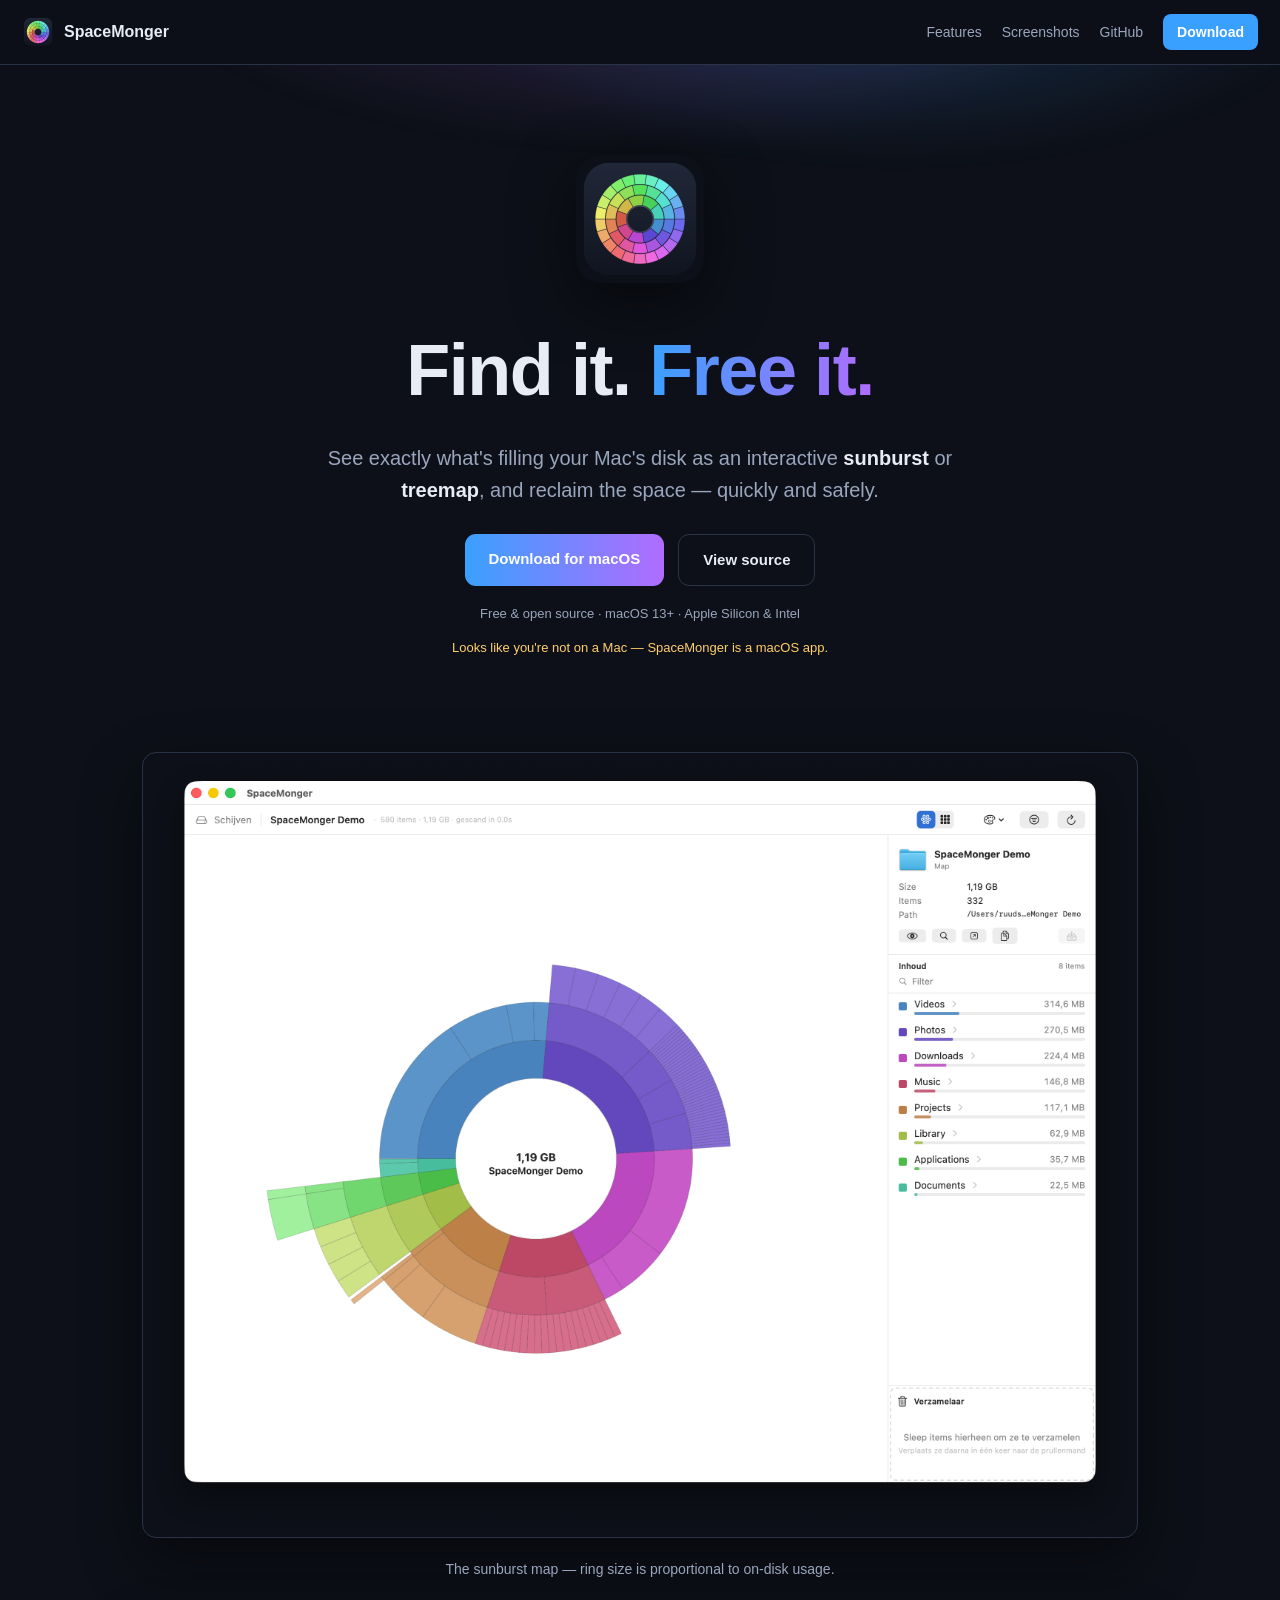
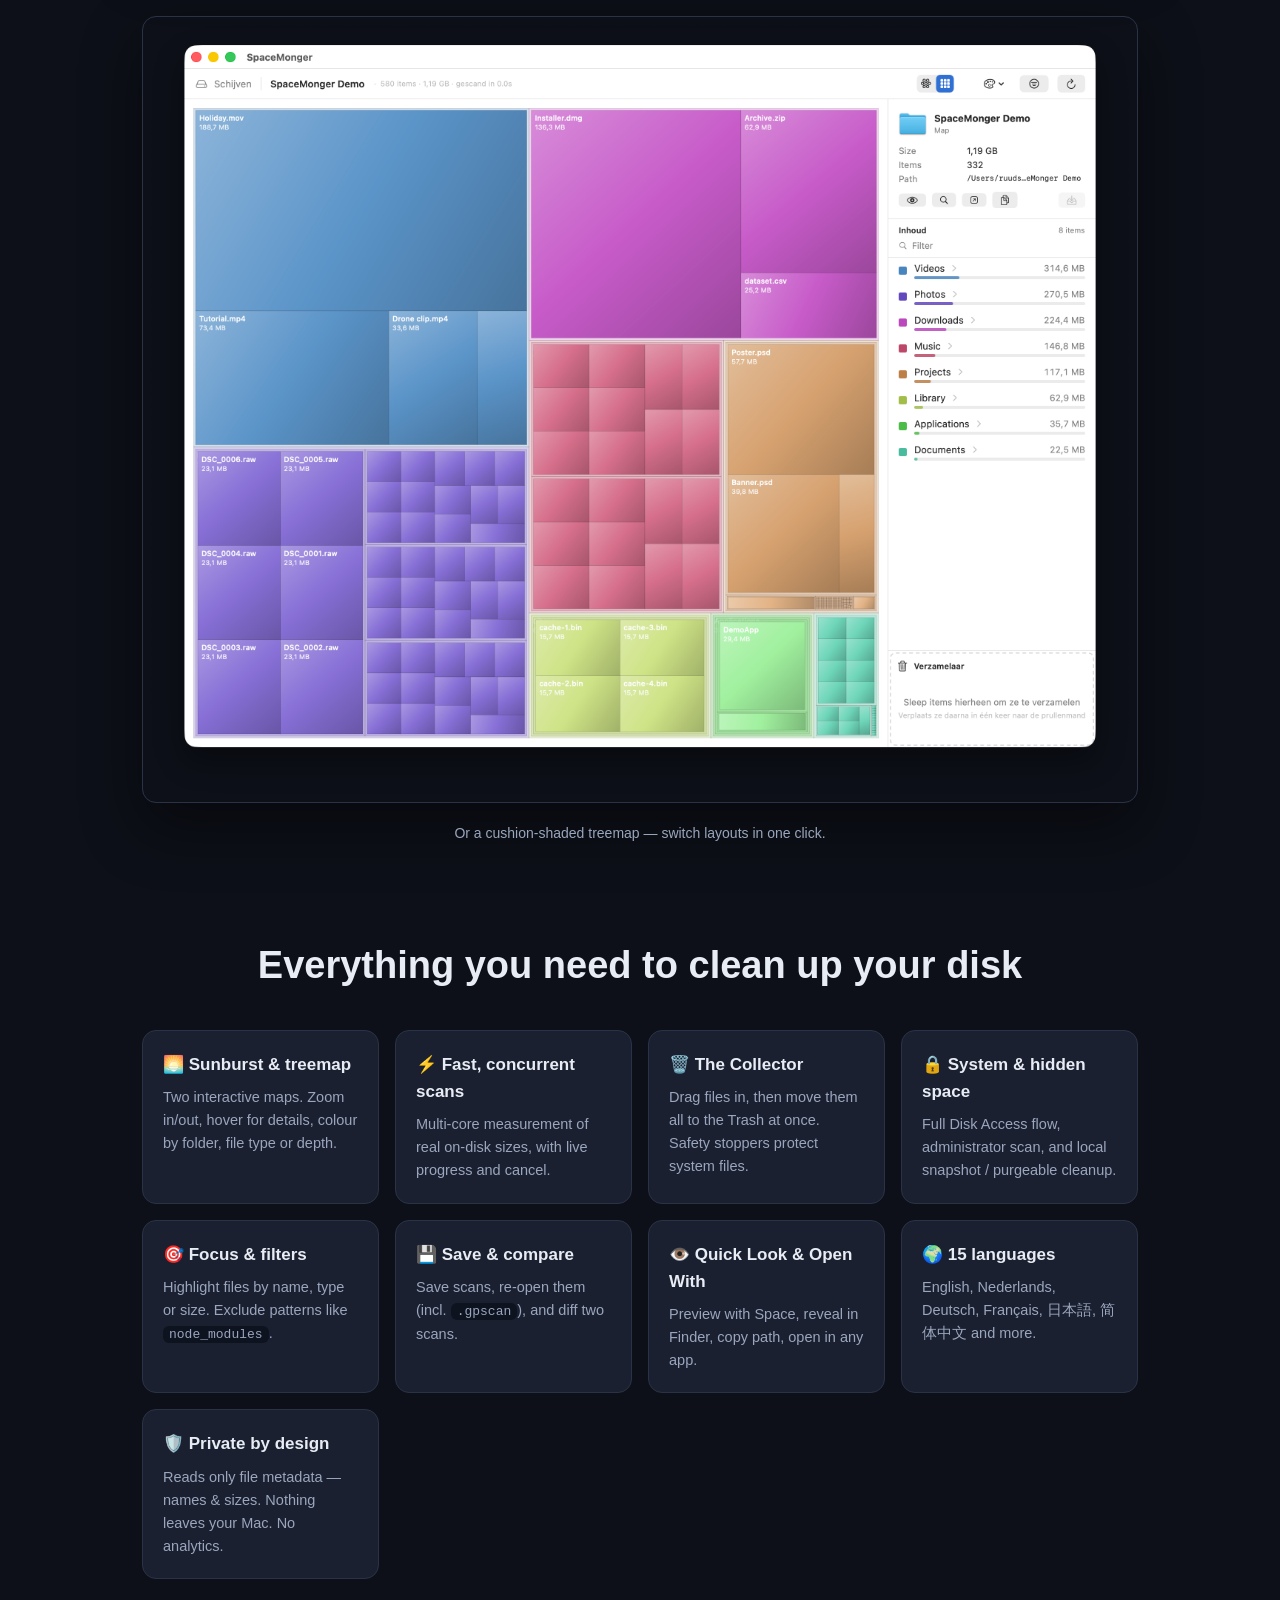
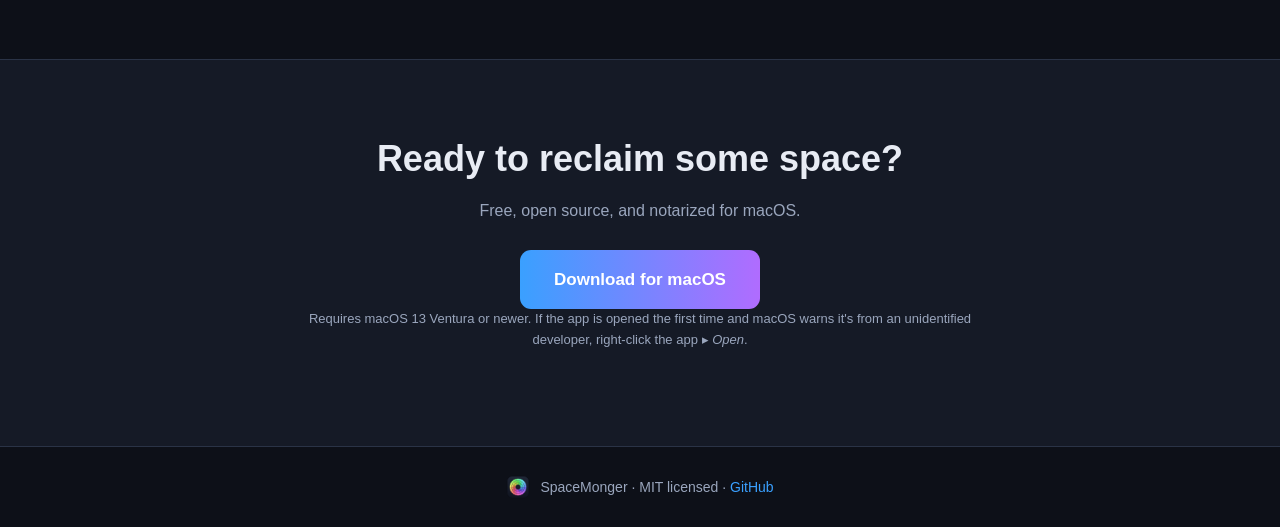
==== web/index.html @ 004a92d9 "Add a static landing page (web/) for Vercel with a release-tracking download CTA - Hero, screenshots" ====
<!DOCTYPE html>
<html lang="en">
<head>
  <meta charset="UTF-8" />
  <meta name="viewport" content="width=device-width, initial-scale=1.0" />
  <title>SpaceMonger — Find it. Free it.</title>
  <meta name="description" content="A free, native macOS disk-usage analyzer. See exactly what's filling your disk as an interactive sunburst or treemap, and reclaim the space — quickly and safely." />

  <link rel="icon" href="icon.png" />
  <link rel="apple-touch-icon" href="icon.png" />
  <link rel="stylesheet" href="styles.css" />

  <!-- Open Graph / Twitter -->
  <meta property="og:title" content="SpaceMonger — Find it. Free it." />
  <meta property="og:description" content="A free, native macOS disk-usage analyzer. Reclaim space — quickly and safely." />
  <meta property="og:type" content="website" />
  <meta property="og:image" content="https://raw.githubusercontent.com/ruudsl/spacemonger-for-mac/main/docs/screenshots/sunburst.png" />
  <meta name="twitter:card" content="summary_large_image" />
</head>
<body>
  <header class="nav">
    <a class="brand" href="#top">
      <img src="icon.png" width="32" height="32" alt="" />
      <span>SpaceMonger</span>
    </a>
    <nav>
      <a href="#features">Features</a>
      <a href="#screenshots">Screenshots</a>
      <a href="https://github.com/ruudsl/spacemonger-for-mac" target="_blank" rel="noopener">GitHub</a>
      <a class="nav-cta" id="navDownload" href="https://github.com/ruudsl/spacemonger-for-mac/releases/latest">Download</a>
    </nav>
  </header>

  <main id="top">
    <section class="hero">
      <div class="hero-glow" aria-hidden="true"></div>
      <img class="hero-icon" src="icon-512.png" width="128" height="128" alt="SpaceMonger app icon" />
      <h1>Find it. <span class="grad">Free it.</span></h1>
      <p class="tagline">
        See exactly what's filling your Mac's disk as an interactive
        <strong>sunburst</strong> or <strong>treemap</strong>, and reclaim the
        space — quickly and safely.
      </p>
      <div class="cta-row">
        <a class="btn btn-primary" id="heroDownload" href="https://github.com/ruudsl/spacemonger-for-mac/releases/latest">
          Download for macOS
        </a>
        <a class="btn btn-ghost" href="https://github.com/ruudsl/spacemonger-for-mac" target="_blank" rel="noopener">
          View source
        </a>
      </div>
      <p class="meta" id="heroMeta">Free &amp; open source · macOS 13+ · Apple Silicon &amp; Intel</p>
      <p class="meta-os" id="osHint" hidden>Looks like you're not on a Mac — SpaceMonger is a macOS app.</p>
    </section>

    <section id="screenshots" class="shots">
      <figure>
        <img loading="lazy" src="shots/sunburst.png" alt="Sunburst map of a disk scan" />
        <figcaption>The sunburst map — ring size is proportional to on-disk usage.</figcaption>
      </figure>
      <figure>
        <img loading="lazy" src="shots/treemap.png" alt="Treemap layout of a disk scan" />
        <figcaption>Or a cushion-shaded treemap — switch layouts in one click.</figcaption>
      </figure>
    </section>

    <section id="features" class="features">
      <h2>Everything you need to clean up your disk</h2>
      <div class="grid">
        <div class="card"><h3>🌅 Sunburst &amp; treemap</h3><p>Two interactive maps. Zoom in/out, hover for details, colour by folder, file type or depth.</p></div>
        <div class="card"><h3>⚡ Fast, concurrent scans</h3><p>Multi-core measurement of real on-disk sizes, with live progress and cancel.</p></div>
        <div class="card"><h3>🗑️ The Collector</h3><p>Drag files in, then move them all to the Trash at once. Safety stoppers protect system files.</p></div>
        <div class="card"><h3>🔒 System &amp; hidden space</h3><p>Full Disk Access flow, administrator scan, and local snapshot / purgeable cleanup.</p></div>
        <div class="card"><h3>🎯 Focus &amp; filters</h3><p>Highlight files by name, type or size. Exclude patterns like <code>node_modules</code>.</p></div>
        <div class="card"><h3>💾 Save &amp; compare</h3><p>Save scans, re-open them (incl. <code>.gpscan</code>), and diff two scans.</p></div>
        <div class="card"><h3>👁️ Quick Look &amp; Open With</h3><p>Preview with Space, reveal in Finder, copy path, open in any app.</p></div>
        <div class="card"><h3>🌍 15 languages</h3><p>English, Nederlands, Deutsch, Français, 日本語, 简体中文 and more.</p></div>
        <div class="card"><h3>🛡️ Private by design</h3><p>Reads only file metadata — names &amp; sizes. Nothing leaves your Mac. No analytics.</p></div>
      </div>
    </section>

    <section class="download" id="download">
      <div class="download-inner">
        <h2>Ready to reclaim some space?</h2>
        <p>Free, open source, and notarized for macOS.</p>
        <a class="btn btn-primary btn-lg" id="footDownload" href="https://github.com/ruudsl/spacemonger-for-mac/releases/latest">
          Download for macOS
        </a>
        <p class="fineprint">
          Requires macOS 13 Ventura or newer. If the app is opened the first time
          and macOS warns it's from an unidentified developer, right-click the
          app ▸ <em>Open</em>.
        </p>
      </div>
    </section>
  </main>

  <footer class="foot">
    <img src="icon.png" width="24" height="24" alt="" />
    <span>SpaceMonger · MIT licensed ·
      <a href="https://github.com/ruudsl/spacemonger-for-mac" target="_blank" rel="noopener">GitHub</a>
    </span>
  </footer>

  <script src="script.js"></script>
</body>
</html>
---- web/styles.css ----
:root {
  --bg: #0d1018;
  --bg-soft: #151a26;
  --card: #1a2030;
  --line: #2a3346;
  --text: #e8ecf4;
  --muted: #9aa6bd;
  --accent: #3aa0ff;
  --accent2: #b06cff;
}

* { box-sizing: border-box; }

html { scroll-behavior: smooth; }

body {
  margin: 0;
  font-family: -apple-system, BlinkMacSystemFont, "Segoe UI", Roboto, Helvetica, Arial, sans-serif;
  color: var(--text);
  background: var(--bg);
  line-height: 1.6;
  -webkit-font-smoothing: antialiased;
}

a { color: var(--accent); text-decoration: none; }
a:hover { text-decoration: underline; }

/* Nav */
.nav {
  position: sticky;
  top: 0;
  z-index: 10;
  display: flex;
  align-items: center;
  justify-content: space-between;
  padding: 14px 22px;
  background: rgba(13, 16, 24, 0.8);
  backdrop-filter: saturate(160%) blur(12px);
  border-bottom: 1px solid var(--line);
}
.brand { display: flex; align-items: center; gap: 10px; font-weight: 700; color: var(--text); }
.brand:hover { text-decoration: none; }
.nav nav { display: flex; align-items: center; gap: 20px; }
.nav nav a { color: var(--muted); font-size: 14px; }
.nav nav a:hover { color: var(--text); text-decoration: none; }
.nav-cta {
  background: var(--accent);
  color: #fff !important;
  padding: 7px 14px;
  border-radius: 8px;
  font-weight: 600;
}
.nav-cta:hover { background: #2e8ae6; }

/* Hero */
.hero {
  position: relative;
  text-align: center;
  padding: 90px 22px 70px;
  overflow: hidden;
}
.hero-glow {
  position: absolute;
  inset: -20% 0 auto 0;
  height: 520px;
  background: radial-gradient(60% 60% at 50% 0%, rgba(176, 108, 255, 0.25), transparent 70%),
              radial-gradient(50% 50% at 70% 10%, rgba(58, 160, 255, 0.22), transparent 70%);
  filter: blur(10px);
  pointer-events: none;
}
.hero-icon {
  position: relative;
  border-radius: 26px;
  box-shadow: 0 20px 60px rgba(0,0,0,0.5);
  margin-bottom: 22px;
}
.hero h1 {
  position: relative;
  font-size: clamp(40px, 7vw, 72px);
  margin: 0 0 14px;
  letter-spacing: -0.02em;
}
.grad {
  background: linear-gradient(90deg, var(--accent), var(--accent2));
  -webkit-background-clip: text;
  background-clip: text;
  color: transparent;
}
.tagline {
  position: relative;
  max-width: 640px;
  margin: 0 auto 28px;
  font-size: clamp(16px, 2.2vw, 20px);
  color: var(--muted);
}
.tagline strong { color: var(--text); }

.cta-row { position: relative; display: flex; gap: 14px; justify-content: center; flex-wrap: wrap; }
.meta { position: relative; margin-top: 18px; color: var(--muted); font-size: 13px; }
.meta-os { position: relative; margin-top: 6px; color: #ffcf6b; font-size: 13px; }

/* Buttons */
.btn {
  display: inline-block;
  padding: 13px 24px;
  border-radius: 11px;
  font-weight: 600;
  font-size: 15px;
  transition: transform .08s ease, background .15s ease;
}
.btn:hover { text-decoration: none; transform: translateY(-1px); }
.btn-primary { background: linear-gradient(90deg, var(--accent), var(--accent2)); color: #fff; }
.btn-primary:hover { filter: brightness(1.08); }
.btn-ghost { background: transparent; color: var(--text); border: 1px solid var(--line); }
.btn-ghost:hover { border-color: var(--muted); }
.btn-lg { padding: 16px 34px; font-size: 17px; }

/* Screenshots */
.shots {
  display: grid;
  grid-template-columns: 1fr;
  gap: 36px;
  max-width: 1040px;
  margin: 10px auto 0;
  padding: 0 22px 30px;
}
.shots figure { margin: 0; }
.shots img {
  width: 100%;
  height: auto;
  border-radius: 14px;
  border: 1px solid var(--line);
  box-shadow: 0 24px 60px rgba(0,0,0,0.45);
}
.shots figcaption { margin-top: 12px; text-align: center; color: var(--muted); font-size: 14px; }

/* Features */
.features { max-width: 1040px; margin: 60px auto 0; padding: 0 22px; }
.features h2 { text-align: center; font-size: clamp(26px, 4vw, 38px); margin: 0 0 34px; }
.grid {
  display: grid;
  grid-template-columns: repeat(auto-fit, minmax(230px, 1fr));
  gap: 16px;
}
.card {
  background: var(--card);
  border: 1px solid var(--line);
  border-radius: 14px;
  padding: 20px;
}
.card h3 { margin: 0 0 8px; font-size: 17px; }
.card p { margin: 0; color: var(--muted); font-size: 14.5px; }
.card code { background: #0e1320; padding: 1px 6px; border-radius: 6px; font-size: 13px; }

/* Download */
.download { margin: 80px 0 0; padding: 70px 22px; background: var(--bg-soft); border-top: 1px solid var(--line); }
.download-inner { max-width: 720px; margin: 0 auto; text-align: center; }
.download h2 { font-size: clamp(26px, 4vw, 36px); margin: 0 0 10px; }
.download p { color: var(--muted); margin: 0 0 26px; }
.fineprint { font-size: 13px; margin-top: 22px; }

/* Footer */
.foot {
  display: flex;
  align-items: center;
  justify-content: center;
  gap: 10px;
  padding: 28px;
  color: var(--muted);
  font-size: 14px;
  border-top: 1px solid var(--line);
}

@media (min-width: 760px) {
  .shots { grid-template-columns: 1fr; }
}
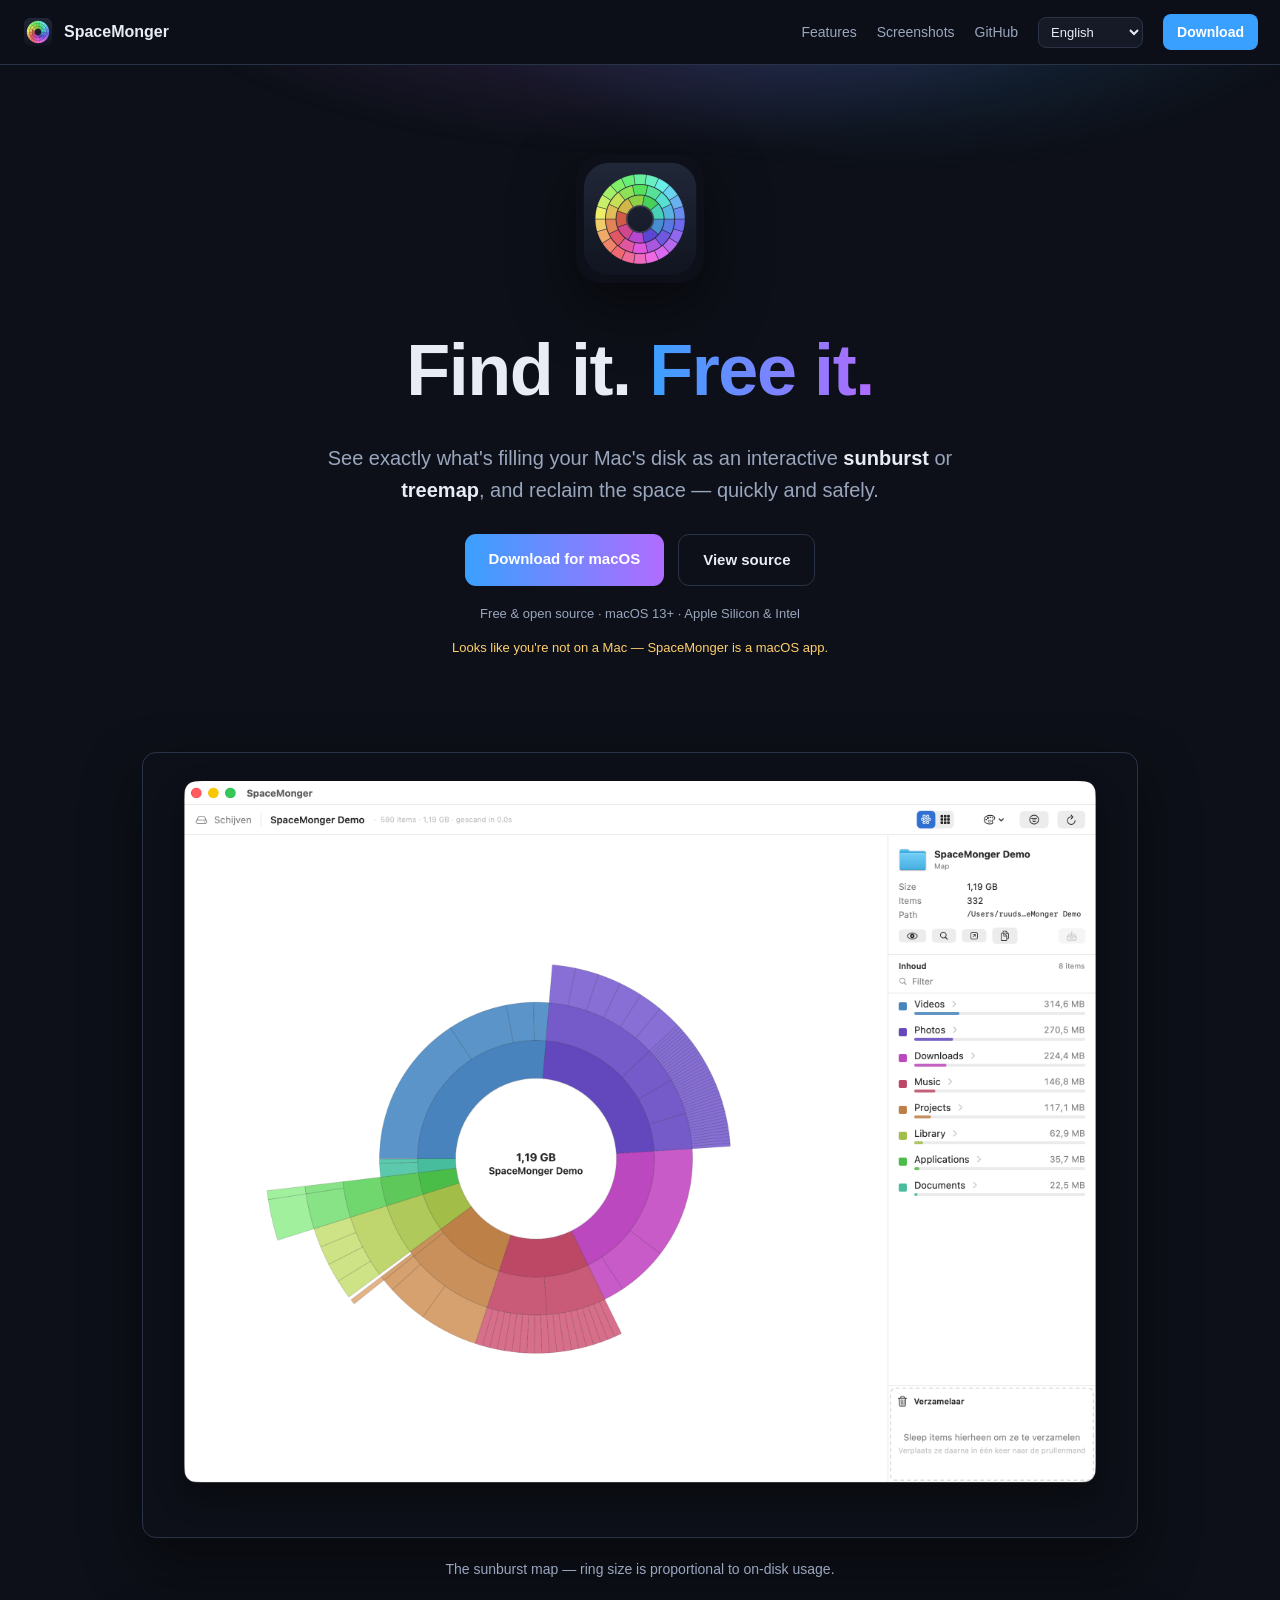
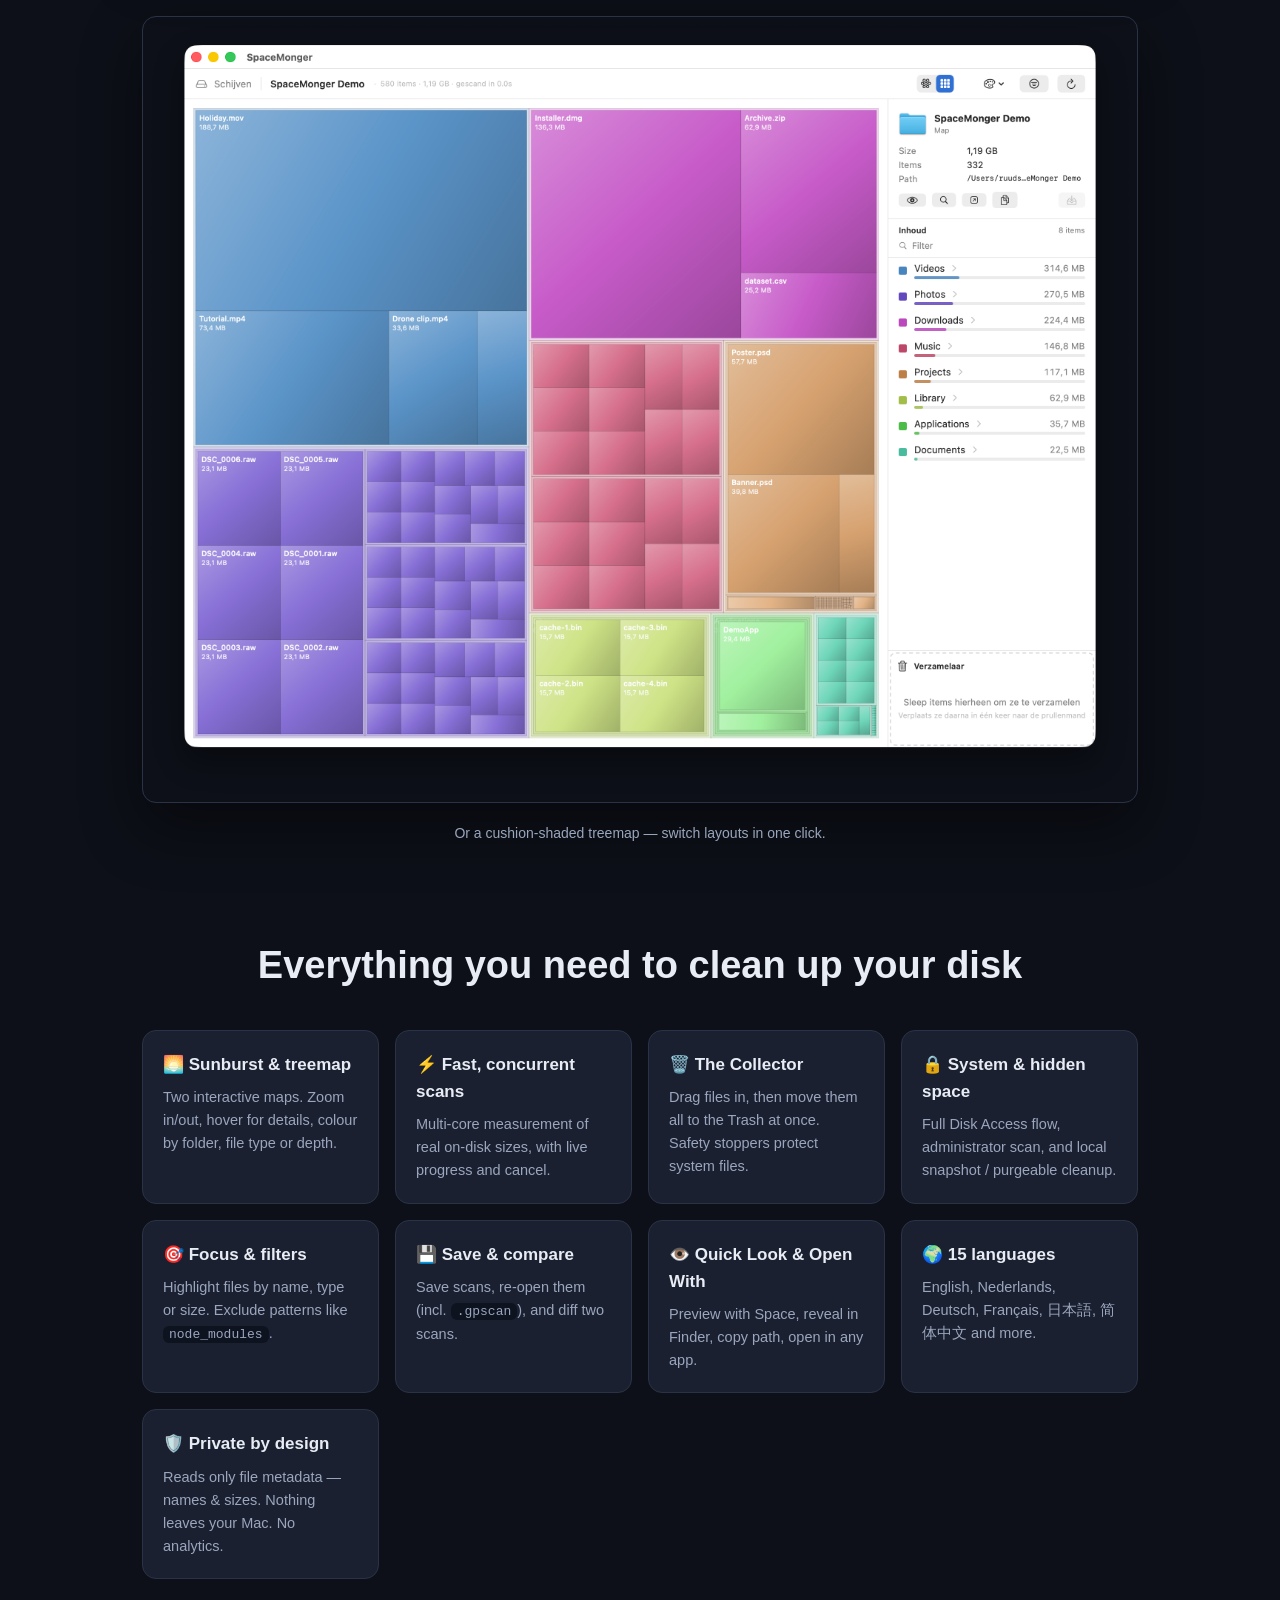
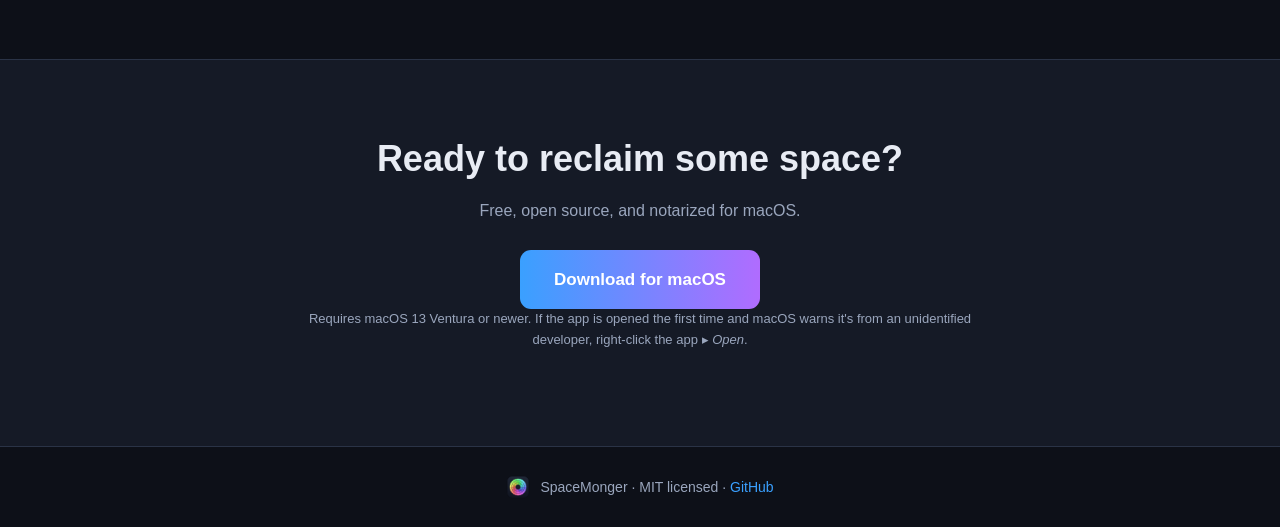
==== commit 97ff0184: "Localize the landing page into all 15 languages - i18n.js: per-language strings (en, nl, fr, de, it," ====
--- a/web/index.html
+++ b/web/index.html
@@ -10,7 +10,6 @@
   <link rel="apple-touch-icon" href="icon.png" />
   <link rel="stylesheet" href="styles.css" />
 
-  <!-- Open Graph / Twitter -->
   <meta property="og:title" content="SpaceMonger — Find it. Free it." />
   <meta property="og:description" content="A free, native macOS disk-usage analyzer. Reclaim space — quickly and safely." />
   <meta property="og:type" content="website" />
@@ -24,10 +23,11 @@
       <span>SpaceMonger</span>
     </a>
     <nav>
-      <a href="#features">Features</a>
-      <a href="#screenshots">Screenshots</a>
+      <a href="#features" data-i18n="nav_features">Features</a>
+      <a href="#screenshots" data-i18n="nav_screenshots">Screenshots</a>
       <a href="https://github.com/ruudsl/spacemonger-for-mac" target="_blank" rel="noopener">GitHub</a>
-      <a class="nav-cta" id="navDownload" href="https://github.com/ruudsl/spacemonger-for-mac/releases/latest">Download</a>
+      <select id="langSelect" class="lang-select" aria-label="Language"></select>
+      <a class="nav-cta" id="navDownload" data-i18n="nav_download" href="https://github.com/ruudsl/spacemonger-for-mac/releases/latest">Download</a>
     </nav>
   </header>
 
@@ -35,58 +35,58 @@
     <section class="hero">
       <div class="hero-glow" aria-hidden="true"></div>
       <img class="hero-icon" src="icon-512.png" width="128" height="128" alt="SpaceMonger app icon" />
-      <h1>Find it. <span class="grad">Free it.</span></h1>
-      <p class="tagline">
+      <h1><span data-i18n="hero_find">Find it. </span><span class="grad" data-i18n="hero_free">Free it.</span></h1>
+      <p class="tagline" data-i18n-html="tagline">
         See exactly what's filling your Mac's disk as an interactive
         <strong>sunburst</strong> or <strong>treemap</strong>, and reclaim the
         space — quickly and safely.
       </p>
       <div class="cta-row">
-        <a class="btn btn-primary" id="heroDownload" href="https://github.com/ruudsl/spacemonger-for-mac/releases/latest">
+        <a class="btn btn-primary" id="heroDownload" data-i18n="cta_download" href="https://github.com/ruudsl/spacemonger-for-mac/releases/latest">
           Download for macOS
         </a>
-        <a class="btn btn-ghost" href="https://github.com/ruudsl/spacemonger-for-mac" target="_blank" rel="noopener">
+        <a class="btn btn-ghost" data-i18n="cta_source" href="https://github.com/ruudsl/spacemonger-for-mac" target="_blank" rel="noopener">
           View source
         </a>
       </div>
-      <p class="meta" id="heroMeta">Free &amp; open source · macOS 13+ · Apple Silicon &amp; Intel</p>
-      <p class="meta-os" id="osHint" hidden>Looks like you're not on a Mac — SpaceMonger is a macOS app.</p>
+      <p class="meta" id="heroMeta" data-i18n="meta_default">Free &amp; open source · macOS 13+ · Apple Silicon &amp; Intel</p>
+      <p class="meta-os" id="osHint" data-i18n="os_hint" hidden>Looks like you're not on a Mac — SpaceMonger is a macOS app.</p>
     </section>
 
     <section id="screenshots" class="shots">
       <figure>
         <img loading="lazy" src="shots/sunburst.png" alt="Sunburst map of a disk scan" />
-        <figcaption>The sunburst map — ring size is proportional to on-disk usage.</figcaption>
+        <figcaption data-i18n="shot_sunburst">The sunburst map — ring size is proportional to on-disk usage.</figcaption>
       </figure>
       <figure>
         <img loading="lazy" src="shots/treemap.png" alt="Treemap layout of a disk scan" />
-        <figcaption>Or a cushion-shaded treemap — switch layouts in one click.</figcaption>
+        <figcaption data-i18n="shot_treemap">Or a cushion-shaded treemap — switch layouts in one click.</figcaption>
       </figure>
     </section>
 
     <section id="features" class="features">
-      <h2>Everything you need to clean up your disk</h2>
+      <h2 data-i18n="features_title">Everything you need to clean up your disk</h2>
       <div class="grid">
-        <div class="card"><h3>🌅 Sunburst &amp; treemap</h3><p>Two interactive maps. Zoom in/out, hover for details, colour by folder, file type or depth.</p></div>
-        <div class="card"><h3>⚡ Fast, concurrent scans</h3><p>Multi-core measurement of real on-disk sizes, with live progress and cancel.</p></div>
-        <div class="card"><h3>🗑️ The Collector</h3><p>Drag files in, then move them all to the Trash at once. Safety stoppers protect system files.</p></div>
-        <div class="card"><h3>🔒 System &amp; hidden space</h3><p>Full Disk Access flow, administrator scan, and local snapshot / purgeable cleanup.</p></div>
-        <div class="card"><h3>🎯 Focus &amp; filters</h3><p>Highlight files by name, type or size. Exclude patterns like <code>node_modules</code>.</p></div>
-        <div class="card"><h3>💾 Save &amp; compare</h3><p>Save scans, re-open them (incl. <code>.gpscan</code>), and diff two scans.</p></div>
-        <div class="card"><h3>👁️ Quick Look &amp; Open With</h3><p>Preview with Space, reveal in Finder, copy path, open in any app.</p></div>
-        <div class="card"><h3>🌍 15 languages</h3><p>English, Nederlands, Deutsch, Français, 日本語, 简体中文 and more.</p></div>
-        <div class="card"><h3>🛡️ Private by design</h3><p>Reads only file metadata — names &amp; sizes. Nothing leaves your Mac. No analytics.</p></div>
+        <div class="card"><h3 data-i18n="f1_t">🌅 Sunburst &amp; treemap</h3><p data-i18n="f1_d">Two interactive maps. Zoom in/out, hover for details, colour by folder, file type or depth.</p></div>
+        <div class="card"><h3 data-i18n="f2_t">⚡ Fast, concurrent scans</h3><p data-i18n="f2_d">Multi-core measurement of real on-disk sizes, with live progress and cancel.</p></div>
+        <div class="card"><h3 data-i18n="f3_t">🗑️ The Collector</h3><p data-i18n="f3_d">Drag files in, then move them all to the Trash at once. Safety stoppers protect system files.</p></div>
+        <div class="card"><h3 data-i18n="f4_t">🔒 System &amp; hidden space</h3><p data-i18n="f4_d">Full Disk Access flow, administrator scan, and local snapshot / purgeable cleanup.</p></div>
+        <div class="card"><h3 data-i18n="f5_t">🎯 Focus &amp; filters</h3><p data-i18n-html="f5_d">Highlight files by name, type or size. Exclude patterns like <code>node_modules</code>.</p></div>
+        <div class="card"><h3 data-i18n="f6_t">💾 Save &amp; compare</h3><p data-i18n-html="f6_d">Save scans, re-open them (incl. <code>.gpscan</code>), and diff two scans.</p></div>
+        <div class="card"><h3 data-i18n="f7_t">👁️ Quick Look &amp; Open With</h3><p data-i18n="f7_d">Preview with Space, reveal in Finder, copy path, open in any app.</p></div>
+        <div class="card"><h3 data-i18n="f8_t">🌍 15 languages</h3><p data-i18n="f8_d">English, Nederlands, Deutsch, Français, 日本語, 简体中文 and more.</p></div>
+        <div class="card"><h3 data-i18n="f9_t">🛡️ Private by design</h3><p data-i18n="f9_d">Reads only file metadata — names &amp; sizes. Nothing leaves your Mac. No analytics.</p></div>
       </div>
     </section>
 
     <section class="download" id="download">
       <div class="download-inner">
-        <h2>Ready to reclaim some space?</h2>
-        <p>Free, open source, and notarized for macOS.</p>
-        <a class="btn btn-primary btn-lg" id="footDownload" href="https://github.com/ruudsl/spacemonger-for-mac/releases/latest">
+        <h2 data-i18n="dl_title">Ready to reclaim some space?</h2>
+        <p data-i18n="dl_sub">Free, open source, and notarized for macOS.</p>
+        <a class="btn btn-primary btn-lg" id="footDownload" data-i18n="cta_download" href="https://github.com/ruudsl/spacemonger-for-mac/releases/latest">
           Download for macOS
         </a>
-        <p class="fineprint">
+        <p class="fineprint" data-i18n-html="dl_fine">
           Requires macOS 13 Ventura or newer. If the app is opened the first time
           and macOS warns it's from an unidentified developer, right-click the
           app ▸ <em>Open</em>.
@@ -97,11 +97,12 @@
 
   <footer class="foot">
     <img src="icon.png" width="24" height="24" alt="" />
-    <span>SpaceMonger · MIT licensed ·
+    <span>SpaceMonger · <span data-i18n="foot_lic">MIT licensed</span> ·
       <a href="https://github.com/ruudsl/spacemonger-for-mac" target="_blank" rel="noopener">GitHub</a>
     </span>
   </footer>
 
+  <script src="i18n.js"></script>
   <script src="script.js"></script>
 </body>
 </html>
--- a/web/styles.css
+++ b/web/styles.css
@@ -51,6 +51,17 @@
   font-weight: 600;
 }
 .nav-cta:hover { background: #2e8ae6; }
+
+.lang-select {
+  background: var(--bg-soft);
+  color: var(--text);
+  border: 1px solid var(--line);
+  border-radius: 8px;
+  padding: 6px 8px;
+  font-size: 13px;
+  cursor: pointer;
+}
+.lang-select:hover { border-color: var(--muted); }
 
 /* Hero */
 .hero {
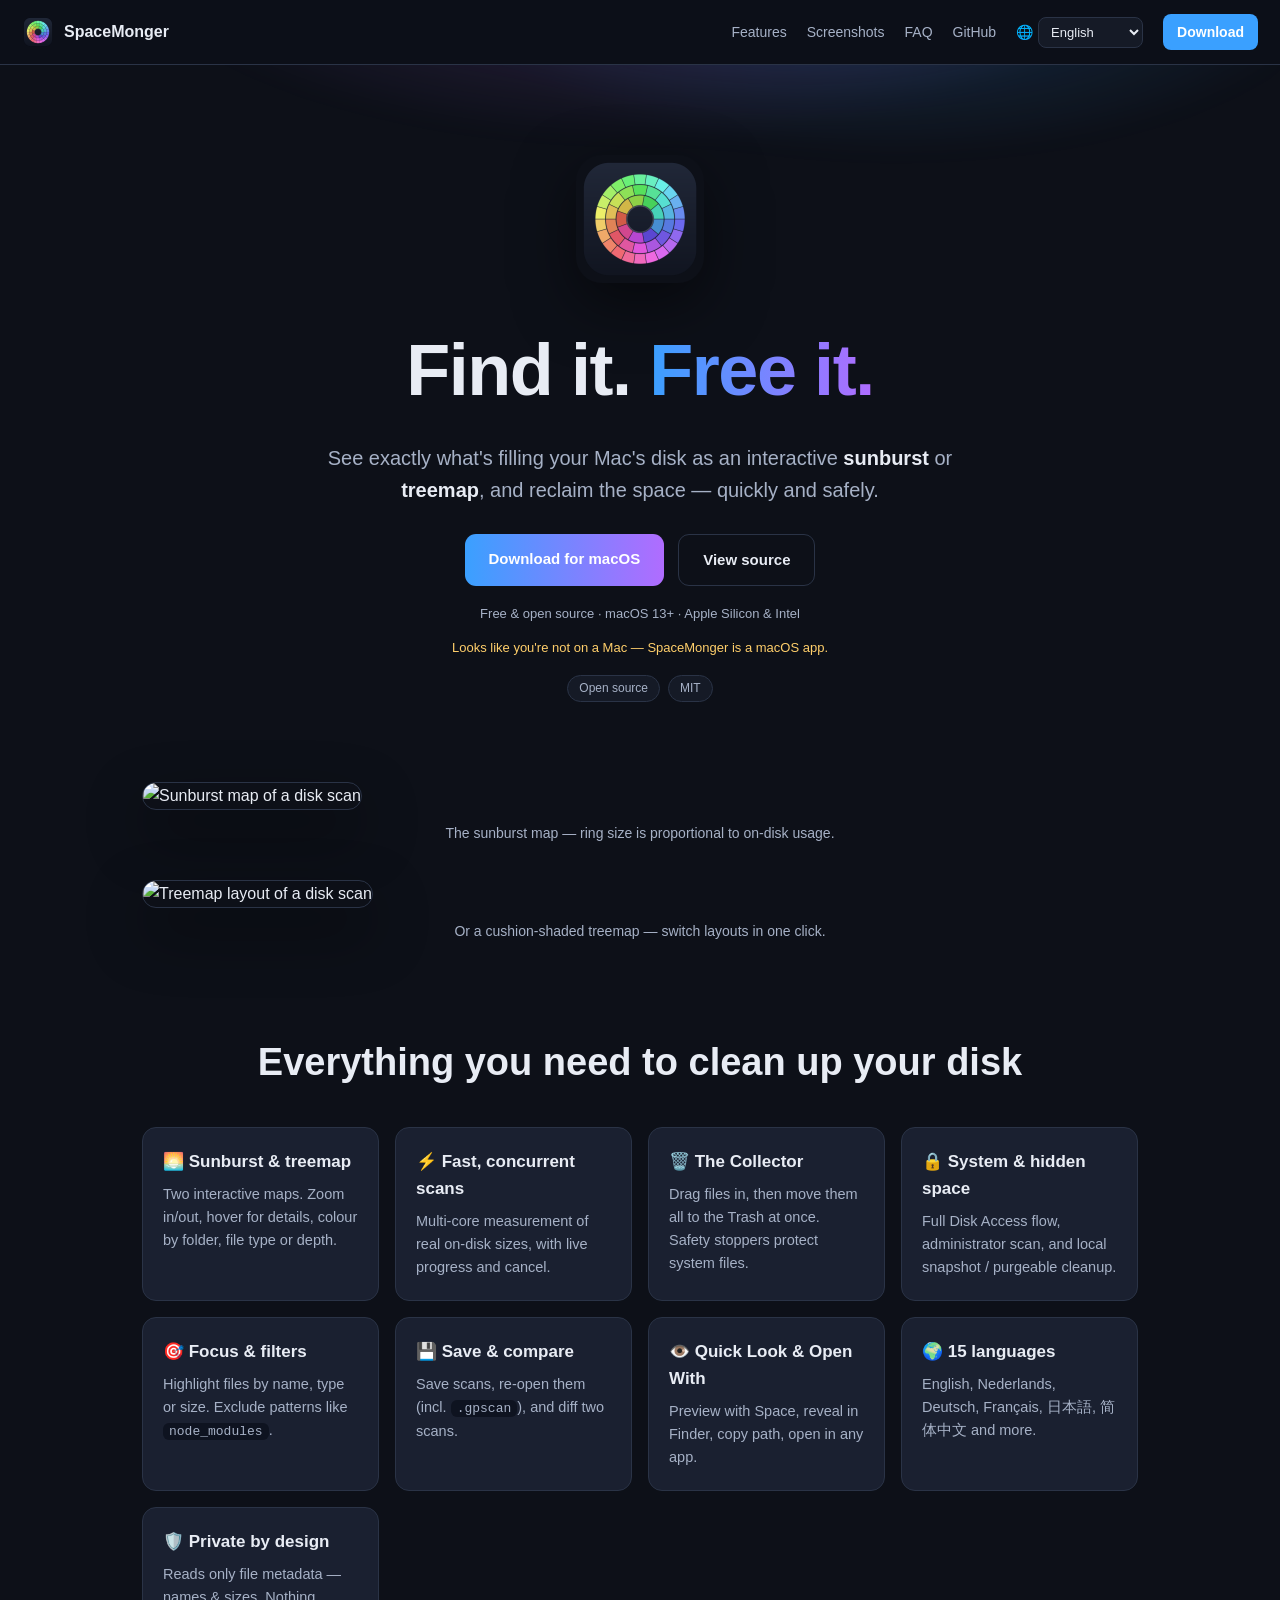
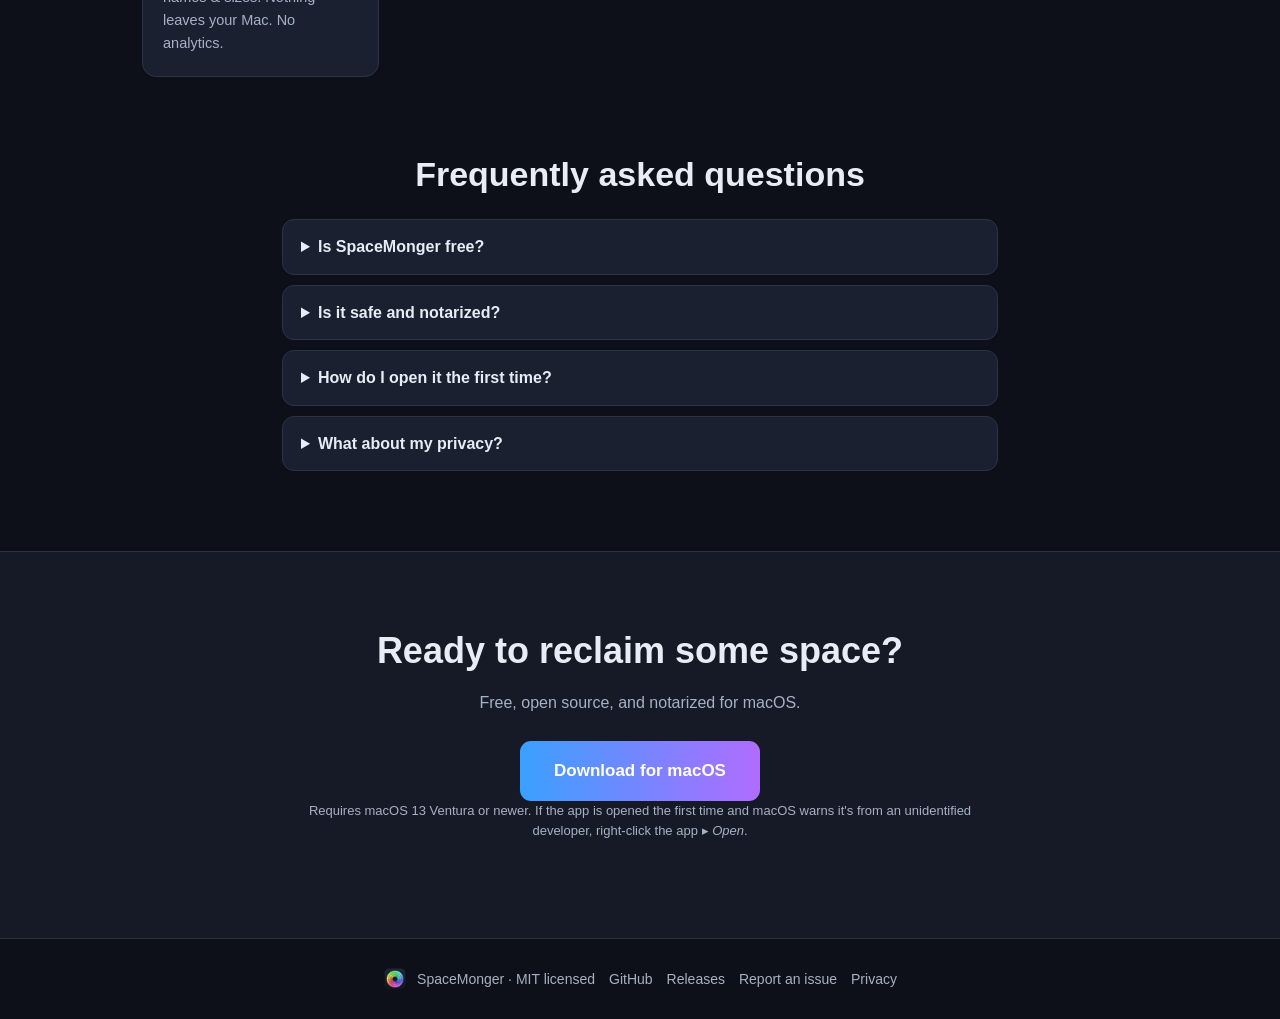
==== commit 374b90dc: "Overhaul the landing page (all 20 improvements) SEO: canonical + hreflang, sitemap.xml, robots.txt, " ====
--- a/web/index.html
+++ b/web/index.html
@@ -4,17 +4,57 @@
   <meta charset="UTF-8" />
   <meta name="viewport" content="width=device-width, initial-scale=1.0" />
   <title>SpaceMonger — Find it. Free it.</title>
-  <meta name="description" content="A free, native macOS disk-usage analyzer. See exactly what's filling your disk as an interactive sunburst or treemap, and reclaim the space — quickly and safely." />
+  <meta id="metaDesc" name="description" content="A free, native macOS disk-usage analyzer. See exactly what's filling your disk as an interactive sunburst or treemap, and reclaim the space — quickly and safely." />
 
+  <link rel="canonical" href="./" />
   <link rel="icon" href="icon.png" />
   <link rel="apple-touch-icon" href="icon.png" />
+  <link rel="preload" as="image" href="icon-512.png" />
   <link rel="stylesheet" href="styles.css" />
 
+  <!-- hreflang alternates -->
+  <link rel="alternate" hreflang="x-default" href="./" />
+  <link rel="alternate" hreflang="en" href="?lang=en" />
+  <link rel="alternate" hreflang="nl" href="?lang=nl" />
+  <link rel="alternate" hreflang="fr" href="?lang=fr" />
+  <link rel="alternate" hreflang="de" href="?lang=de" />
+  <link rel="alternate" hreflang="it" href="?lang=it" />
+  <link rel="alternate" hreflang="pl" href="?lang=pl" />
+  <link rel="alternate" hreflang="ru" href="?lang=ru" />
+  <link rel="alternate" hreflang="es" href="?lang=es" />
+  <link rel="alternate" hreflang="pt-PT" href="?lang=pt-PT" />
+  <link rel="alternate" hreflang="sv" href="?lang=sv" />
+  <link rel="alternate" hreflang="tr" href="?lang=tr" />
+  <link rel="alternate" hreflang="uk" href="?lang=uk" />
+  <link rel="alternate" hreflang="zh-Hans" href="?lang=zh-Hans" />
+  <link rel="alternate" hreflang="zh-Hant" href="?lang=zh-Hant" />
+  <link rel="alternate" hreflang="ja" href="?lang=ja" />
+
+  <!-- Open Graph / Twitter -->
   <meta property="og:title" content="SpaceMonger — Find it. Free it." />
   <meta property="og:description" content="A free, native macOS disk-usage analyzer. Reclaim space — quickly and safely." />
   <meta property="og:type" content="website" />
-  <meta property="og:image" content="https://raw.githubusercontent.com/ruudsl/spacemonger-for-mac/main/docs/screenshots/sunburst.png" />
+  <meta property="og:image" content="og.png" />
+  <meta property="og:image:width" content="1200" />
+  <meta property="og:image:height" content="630" />
   <meta name="twitter:card" content="summary_large_image" />
+
+  <script type="application/ld+json">
+  {
+    "@context": "https://schema.org",
+    "@type": "SoftwareApplication",
+    "name": "SpaceMonger",
+    "applicationCategory": "UtilitiesApplication",
+    "operatingSystem": "macOS 13+",
+    "offers": { "@type": "Offer", "price": "0", "priceCurrency": "USD" },
+    "url": "https://github.com/ruudsl/spacemonger-for-mac",
+    "downloadUrl": "https://github.com/ruudsl/spacemonger-for-mac/releases/latest",
+    "license": "https://opensource.org/licenses/MIT",
+    "image": "og.png"
+  }
+  </script>
+
+  <script defer src="/_vercel/insights/script.js"></script>
 </head>
 <body>
   <header class="nav">
@@ -25,8 +65,11 @@
     <nav>
       <a href="#features" data-i18n="nav_features">Features</a>
       <a href="#screenshots" data-i18n="nav_screenshots">Screenshots</a>
+      <a href="#faq" data-i18n="nav_faq">FAQ</a>
       <a href="https://github.com/ruudsl/spacemonger-for-mac" target="_blank" rel="noopener">GitHub</a>
-      <select id="langSelect" class="lang-select" aria-label="Language"></select>
+      <span class="lang-wrap">🌐
+        <select id="langSelect" class="lang-select" aria-label="Language"></select>
+      </span>
       <a class="nav-cta" id="navDownload" data-i18n="nav_download" href="https://github.com/ruudsl/spacemonger-for-mac/releases/latest">Download</a>
     </nav>
   </header>
@@ -34,7 +77,7 @@
   <main id="top">
     <section class="hero">
       <div class="hero-glow" aria-hidden="true"></div>
-      <img class="hero-icon" src="icon-512.png" width="128" height="128" alt="SpaceMonger app icon" />
+      <img class="hero-icon" src="icon-512.png" width="128" height="128" alt="SpaceMonger app icon" fetchpriority="high" />
       <h1><span data-i18n="hero_find">Find it. </span><span class="grad" data-i18n="hero_free">Free it.</span></h1>
       <p class="tagline" data-i18n-html="tagline">
         See exactly what's filling your Mac's disk as an interactive
@@ -50,18 +93,34 @@
         </a>
       </div>
       <p class="meta" id="heroMeta" data-i18n="meta_default">Free &amp; open source · macOS 13+ · Apple Silicon &amp; Intel</p>
+      <p class="dl-info" id="dlInfo" hidden></p>
       <p class="meta-os" id="osHint" data-i18n="os_hint" hidden>Looks like you're not on a Mac — SpaceMonger is a macOS app.</p>
+      <div class="badges">
+        <a class="badge" id="starBadge" href="https://github.com/ruudsl/spacemonger-for-mac" target="_blank" rel="noopener" hidden>★ <span id="starCount">—</span></a>
+        <span class="badge" data-i18n="badge_oss">Open source</span>
+        <span class="badge">MIT</span>
+      </div>
     </section>
 
     <section id="screenshots" class="shots">
       <figure>
-        <img loading="lazy" src="shots/sunburst.png" alt="Sunburst map of a disk scan" />
+        <picture>
+          <source type="image/webp" srcset="shots/sunburst.webp" />
+          <img loading="lazy" width="2686" height="2120" src="shots/sunburst.png" alt="Sunburst map of a disk scan" />
+        </picture>
         <figcaption data-i18n="shot_sunburst">The sunburst map — ring size is proportional to on-disk usage.</figcaption>
       </figure>
       <figure>
-        <img loading="lazy" src="shots/treemap.png" alt="Treemap layout of a disk scan" />
+        <picture>
+          <source type="image/webp" srcset="shots/treemap.webp" />
+          <img loading="lazy" width="2686" height="2120" src="shots/treemap.png" alt="Treemap layout of a disk scan" />
+        </picture>
         <figcaption data-i18n="shot_treemap">Or a cushion-shaded treemap — switch layouts in one click.</figcaption>
       </figure>
+    </section>
+
+    <section id="demo" class="demo" hidden>
+      <video id="demoVideo" class="demo-video" muted loop playsinline width="1280" height="800"></video>
     </section>
 
     <section id="features" class="features">
@@ -77,6 +136,23 @@
         <div class="card"><h3 data-i18n="f8_t">🌍 15 languages</h3><p data-i18n="f8_d">English, Nederlands, Deutsch, Français, 日本語, 简体中文 and more.</p></div>
         <div class="card"><h3 data-i18n="f9_t">🛡️ Private by design</h3><p data-i18n="f9_d">Reads only file metadata — names &amp; sizes. Nothing leaves your Mac. No analytics.</p></div>
       </div>
+    </section>
+
+    <section id="whatsnew" class="whatsnew" hidden>
+      <h2 data-i18n="whatsnew_title">What's new</h2>
+      <div class="release">
+        <h3 id="releaseName"></h3>
+        <pre id="releaseNotes" class="release-notes"></pre>
+        <a id="releaseLink" class="btn btn-ghost" target="_blank" rel="noopener" data-i18n="whatsnew_all">All releases</a>
+      </div>
+    </section>
+
+    <section id="faq" class="faq">
+      <h2 data-i18n="faq_title">Frequently asked questions</h2>
+      <details><summary data-i18n="faq_q1">Is SpaceMonger free?</summary><p data-i18n="faq_a1">Yes — it's free and open source under the MIT license.</p></details>
+      <details><summary data-i18n="faq_q2">Is it safe and notarized?</summary><p data-i18n="faq_a2">Releases are signed and notarized by Apple. Deletions go to the Trash, and system files are protected.</p></details>
+      <details><summary data-i18n="faq_q3">How do I open it the first time?</summary><p data-i18n="faq_a3">If macOS warns about an unidentified developer, right-click the app and choose Open.</p></details>
+      <details><summary data-i18n="faq_q4">What about my privacy?</summary><p data-i18n="faq_a4">SpaceMonger reads only file names and sizes — never contents — and sends nothing off your Mac.</p></details>
     </section>
 
     <section class="download" id="download">
@@ -97,9 +173,13 @@
 
   <footer class="foot">
     <img src="icon.png" width="24" height="24" alt="" />
-    <span>SpaceMonger · <span data-i18n="foot_lic">MIT licensed</span> ·
+    <div class="foot-links">
+      <span>SpaceMonger · <span data-i18n="foot_lic">MIT licensed</span></span>
       <a href="https://github.com/ruudsl/spacemonger-for-mac" target="_blank" rel="noopener">GitHub</a>
-    </span>
+      <a href="https://github.com/ruudsl/spacemonger-for-mac/releases" target="_blank" rel="noopener" data-i18n="foot_releases">Releases</a>
+      <a href="https://github.com/ruudsl/spacemonger-for-mac/issues" target="_blank" rel="noopener" data-i18n="foot_issues">Report an issue</a>
+      <a href="#faq" data-i18n="foot_privacy">Privacy</a>
+    </div>
   </footer>
 
   <script src="i18n.js"></script>
--- a/web/styles.css
+++ b/web/styles.css
@@ -185,3 +185,75 @@
 @media (min-width: 760px) {
   .shots { grid-template-columns: 1fr; }
 }
+
+/* ---- SEO/FAQ/conversion pass ---- */
+
+:root { --muted: #a6b1c6; }
+
+/* Anchor offset for the sticky nav */
+section[id] { scroll-margin-top: 72px; }
+
+/* Visible keyboard focus */
+a:focus-visible, button:focus-visible, select:focus-visible, summary:focus-visible {
+  outline: 2px solid var(--accent);
+  outline-offset: 2px;
+  border-radius: 6px;
+}
+
+/* Language switcher */
+.lang-wrap { display: inline-flex; align-items: center; gap: 5px; color: var(--muted); font-size: 14px; }
+
+/* Badges (stars / OSS / MIT) */
+.badges { position: relative; display: flex; gap: 8px; justify-content: center; flex-wrap: wrap; margin-top: 16px; }
+.badge {
+  font-size: 12px; color: var(--muted);
+  border: 1px solid var(--line); border-radius: 999px;
+  padding: 3px 11px; background: var(--bg-soft);
+}
+a.badge:hover { color: var(--text); text-decoration: none; border-color: var(--muted); }
+#starBadge { color: #ffcf6b; }
+
+.dl-info { position: relative; margin-top: 8px; color: var(--muted); font-size: 13px; }
+
+/* What's new */
+.whatsnew { max-width: 760px; margin: 70px auto 0; padding: 0 22px; }
+.whatsnew h2 { text-align: center; font-size: clamp(24px, 4vw, 34px); margin: 0 0 18px; }
+.release { background: var(--card); border: 1px solid var(--line); border-radius: 14px; padding: 22px; }
+.release h3 { margin: 0 0 12px; font-size: 18px; }
+.release-notes {
+  white-space: pre-wrap; word-wrap: break-word;
+  font: inherit; color: var(--muted); font-size: 14px;
+  max-height: 280px; overflow: auto; margin: 0 0 16px;
+}
+
+/* FAQ */
+.faq { max-width: 760px; margin: 70px auto 0; padding: 0 22px; }
+.faq h2 { text-align: center; font-size: clamp(24px, 4vw, 34px); margin: 0 0 18px; }
+.faq details {
+  background: var(--card); border: 1px solid var(--line);
+  border-radius: 12px; padding: 14px 18px; margin-bottom: 10px;
+}
+.faq summary { cursor: pointer; font-weight: 600; }
+.faq details[open] summary { margin-bottom: 8px; }
+.faq details p { color: var(--muted); margin: 0; }
+
+/* Demo */
+.demo { max-width: 1040px; margin: 36px auto 0; padding: 0 22px; }
+.demo-video { width: 100%; height: auto; border-radius: 14px; border: 1px solid var(--line); box-shadow: 0 24px 60px rgba(0,0,0,0.45); }
+
+/* Footer links */
+.foot { flex-wrap: wrap; }
+.foot-links { display: flex; gap: 14px; flex-wrap: wrap; align-items: center; justify-content: center; }
+.foot-links a { color: var(--muted); }
+.foot-links a:hover { color: var(--text); }
+
+/* 404 */
+.notfound { text-align: center; padding: 120px 22px; }
+.notfound h1 { font-size: 64px; margin: 16px 0 6px; }
+.notfound p { color: var(--muted); margin: 0 0 24px; }
+
+/* Respect reduced-motion */
+@media (prefers-reduced-motion: reduce) {
+  * { animation: none !important; transition: none !important; scroll-behavior: auto !important; }
+  .hero-glow { display: none; }
+}
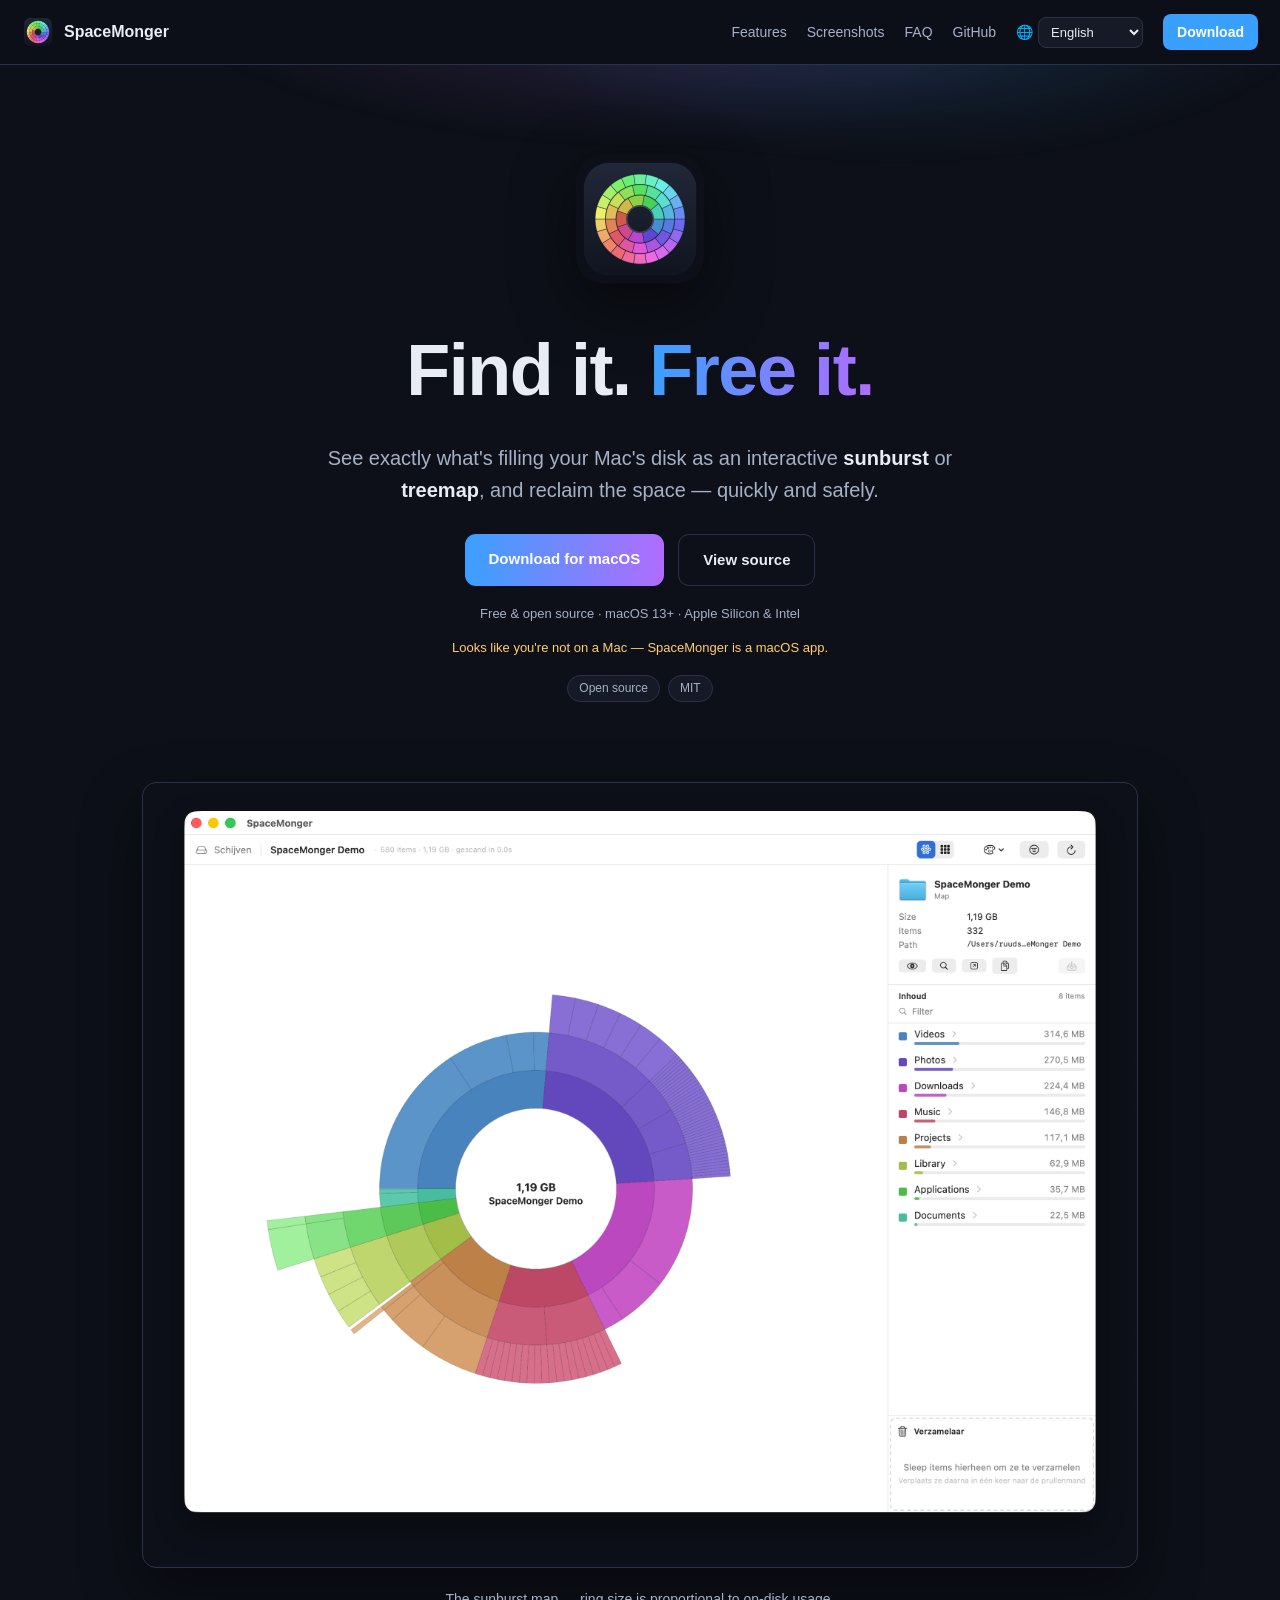
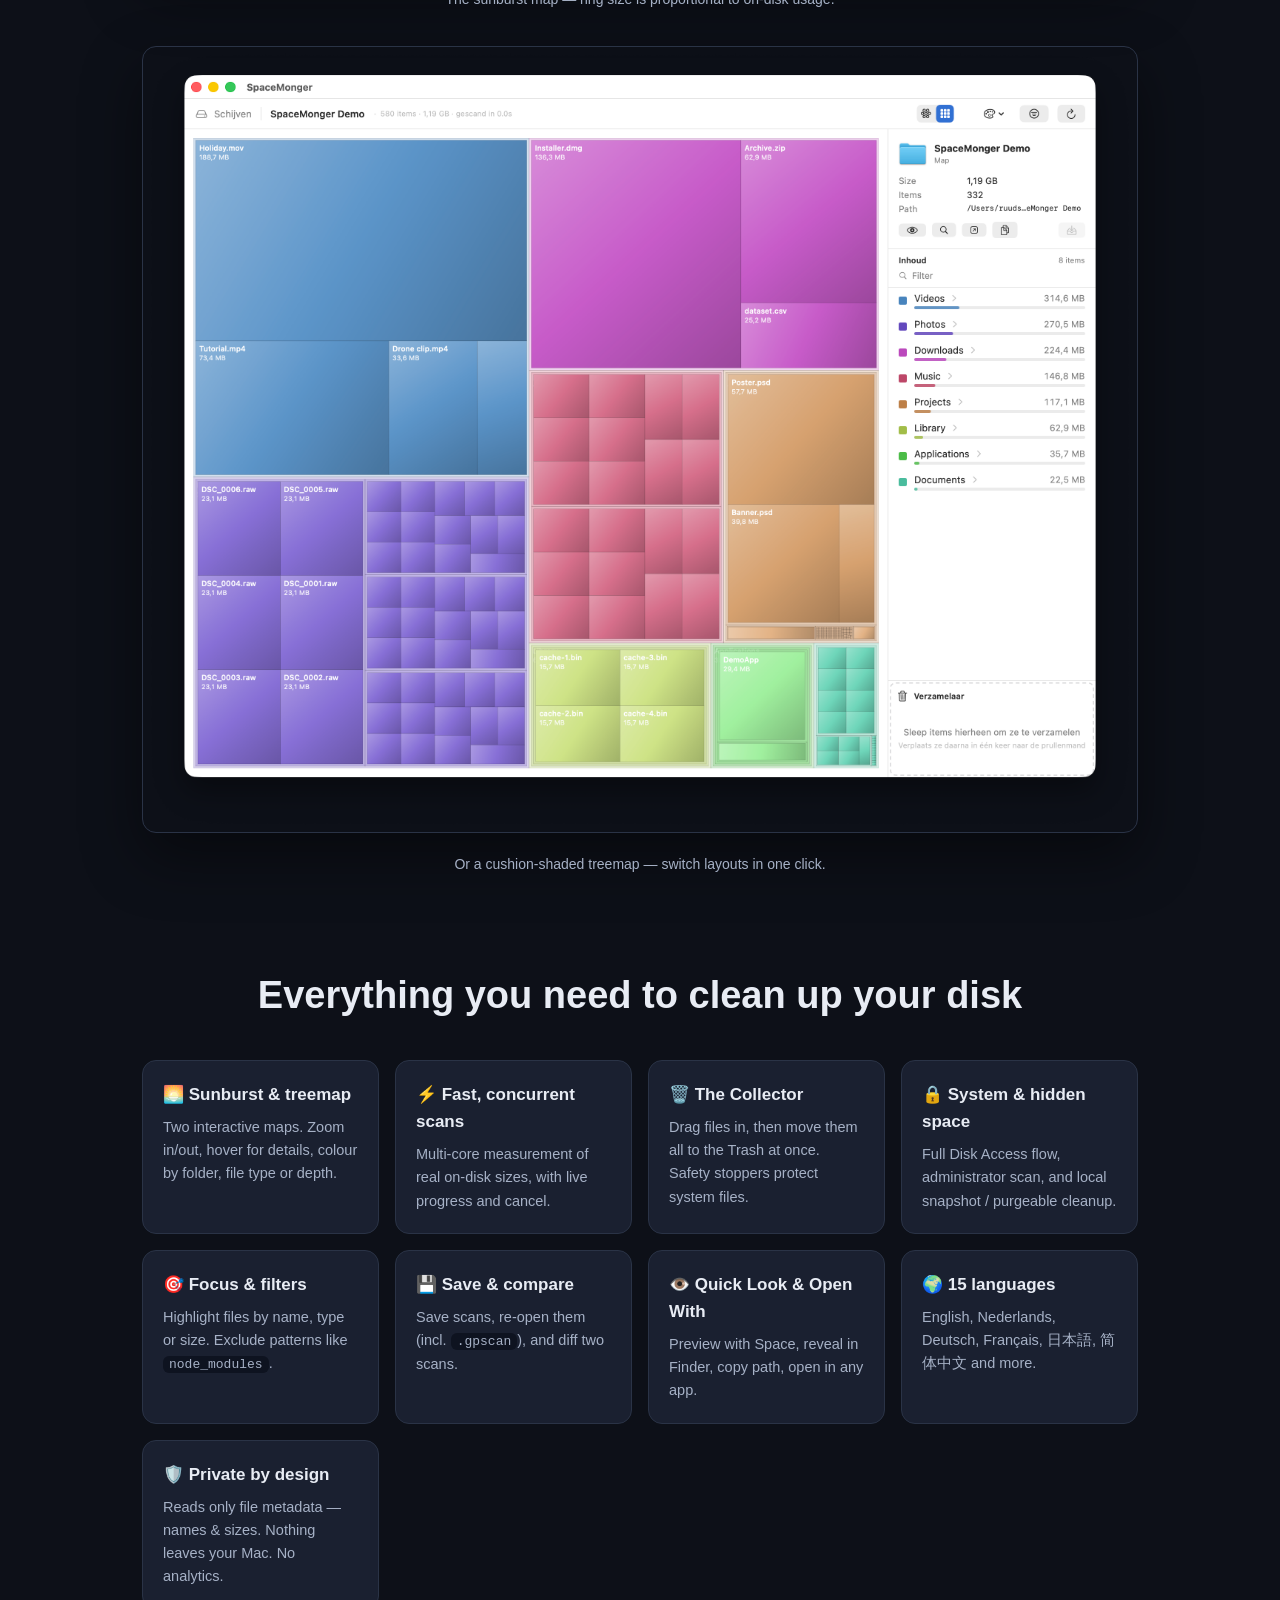
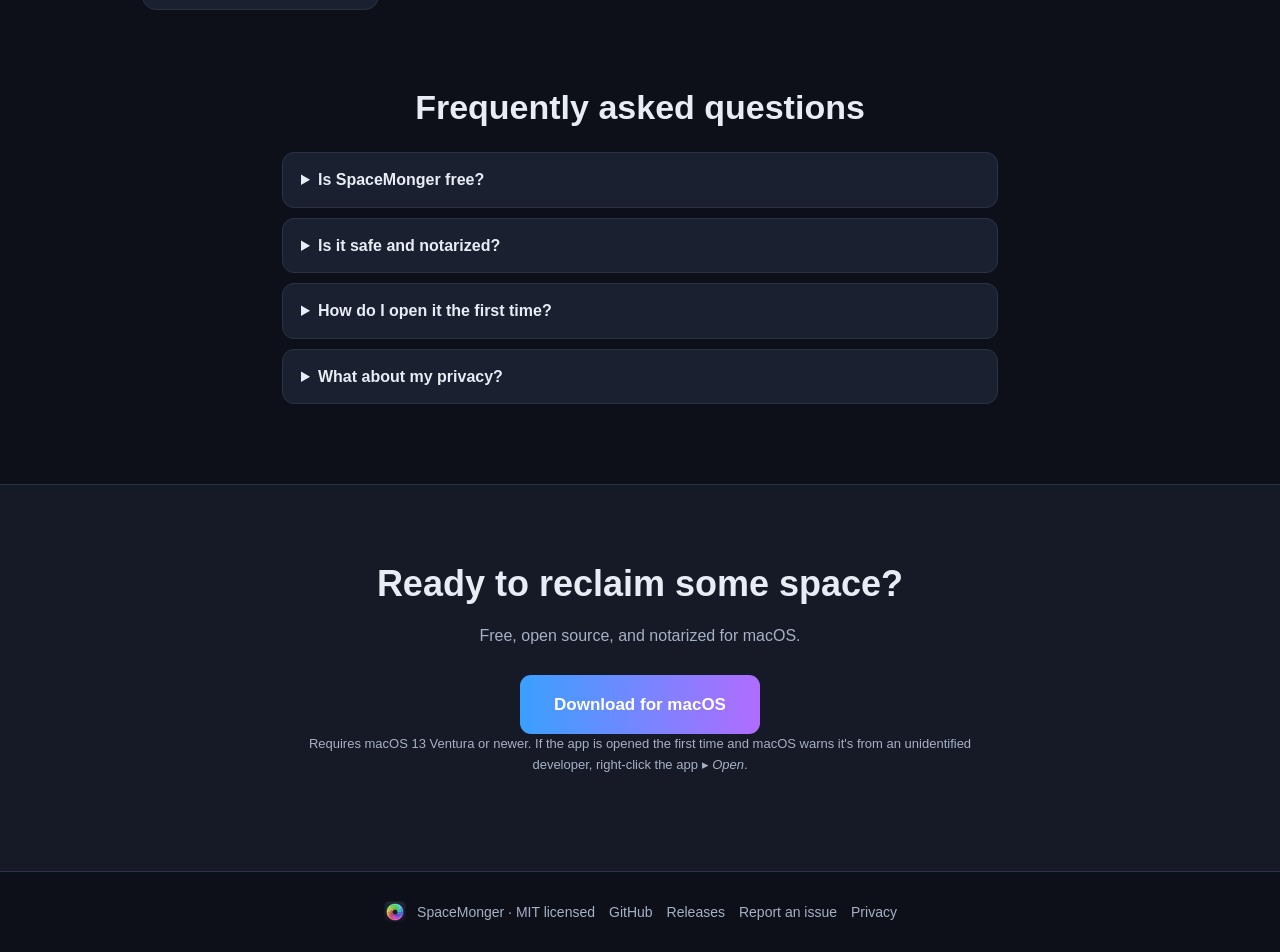
==== commit 86a455f1: "Fix landing page: broken screenshots + stale cached i18n.js - Screenshots: drop the <picture><source" ====
--- a/web/index.html
+++ b/web/index.html
@@ -10,7 +10,7 @@
   <link rel="icon" href="icon.png" />
   <link rel="apple-touch-icon" href="icon.png" />
   <link rel="preload" as="image" href="icon-512.png" />
-  <link rel="stylesheet" href="styles.css" />
+  <link rel="stylesheet" href="styles.css?v=3" />
 
   <!-- hreflang alternates -->
   <link rel="alternate" hreflang="x-default" href="./" />
@@ -104,17 +104,11 @@
 
     <section id="screenshots" class="shots">
       <figure>
-        <picture>
-          <source type="image/webp" srcset="shots/sunburst.webp" />
-          <img loading="lazy" width="2686" height="2120" src="shots/sunburst.png" alt="Sunburst map of a disk scan" />
-        </picture>
+        <img loading="lazy" width="2686" height="2120" src="shots/sunburst.png" alt="Sunburst map of a disk scan" />
         <figcaption data-i18n="shot_sunburst">The sunburst map — ring size is proportional to on-disk usage.</figcaption>
       </figure>
       <figure>
-        <picture>
-          <source type="image/webp" srcset="shots/treemap.webp" />
-          <img loading="lazy" width="2686" height="2120" src="shots/treemap.png" alt="Treemap layout of a disk scan" />
-        </picture>
+        <img loading="lazy" width="2686" height="2120" src="shots/treemap.png" alt="Treemap layout of a disk scan" />
         <figcaption data-i18n="shot_treemap">Or a cushion-shaded treemap — switch layouts in one click.</figcaption>
       </figure>
     </section>
@@ -182,7 +176,7 @@
     </div>
   </footer>
 
-  <script src="i18n.js"></script>
-  <script src="script.js"></script>
+  <script src="i18n.js?v=3"></script>
+  <script src="script.js?v=3"></script>
 </body>
 </html>
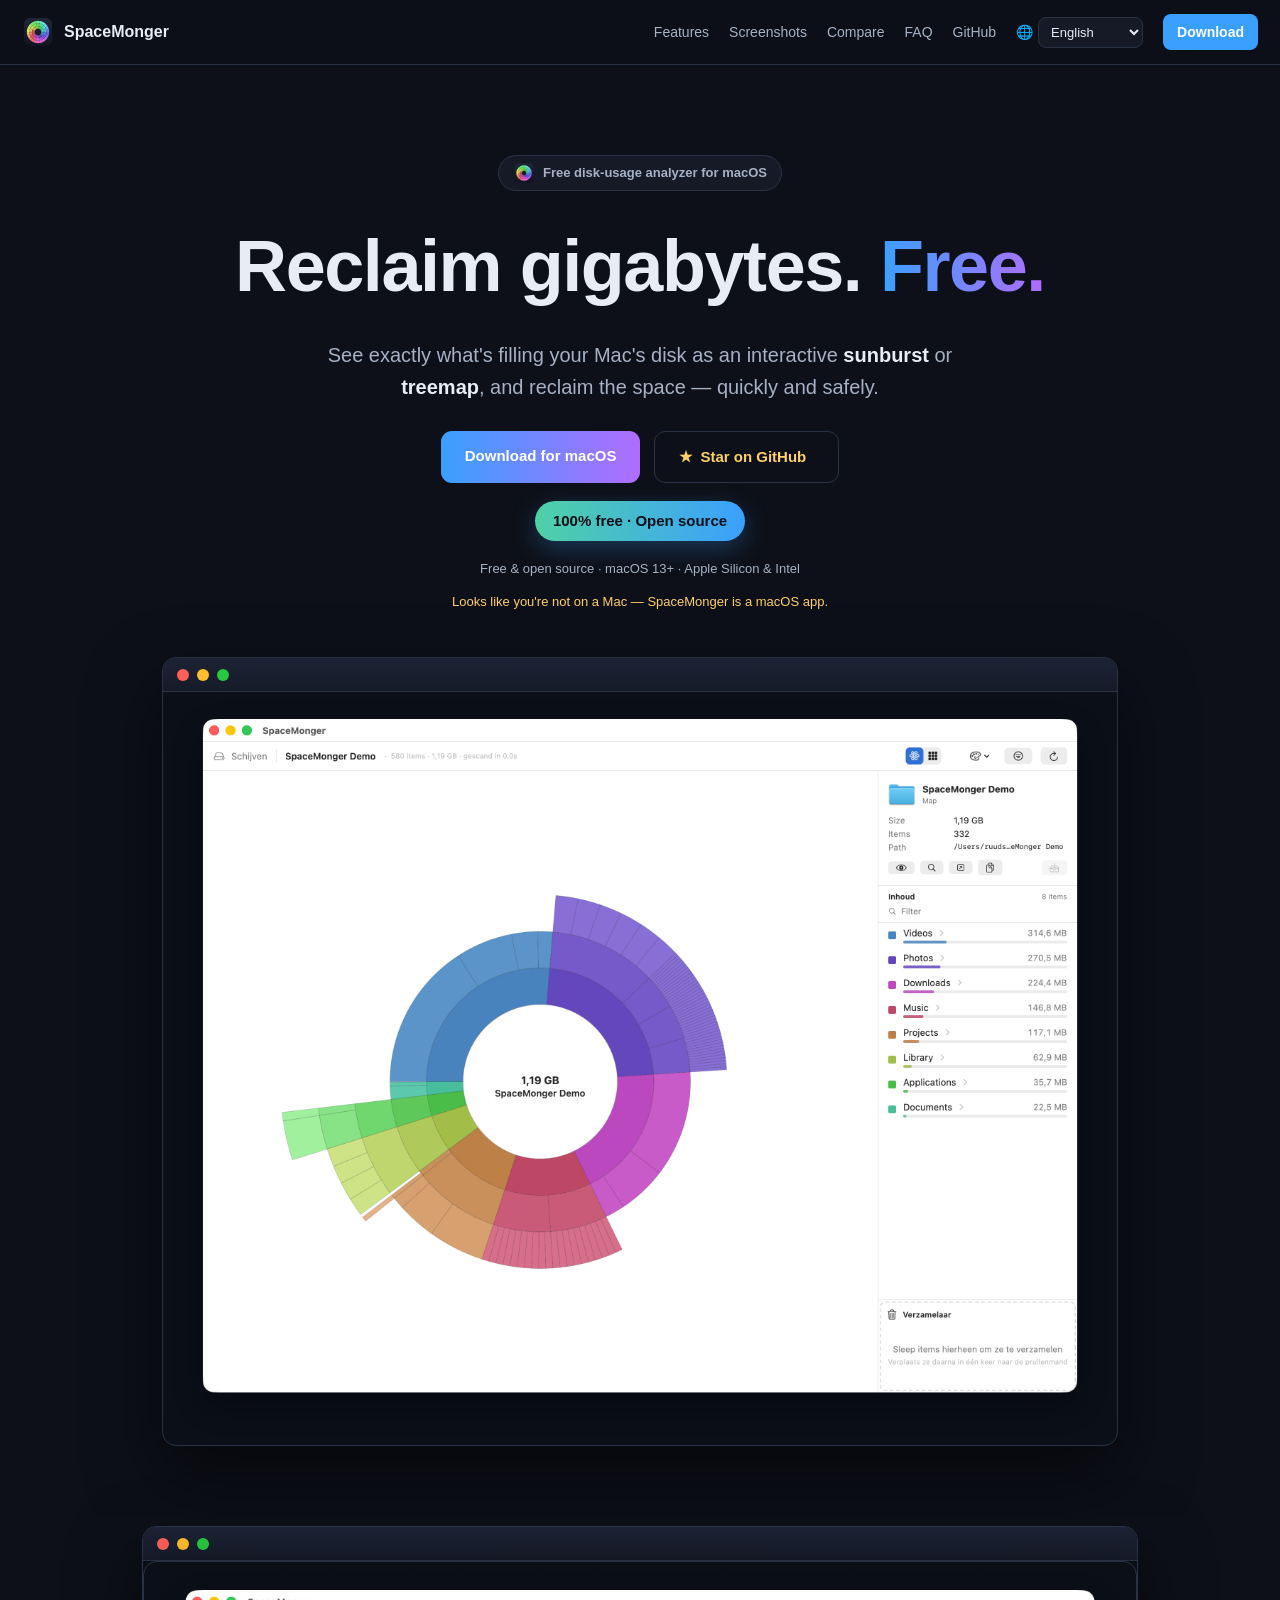
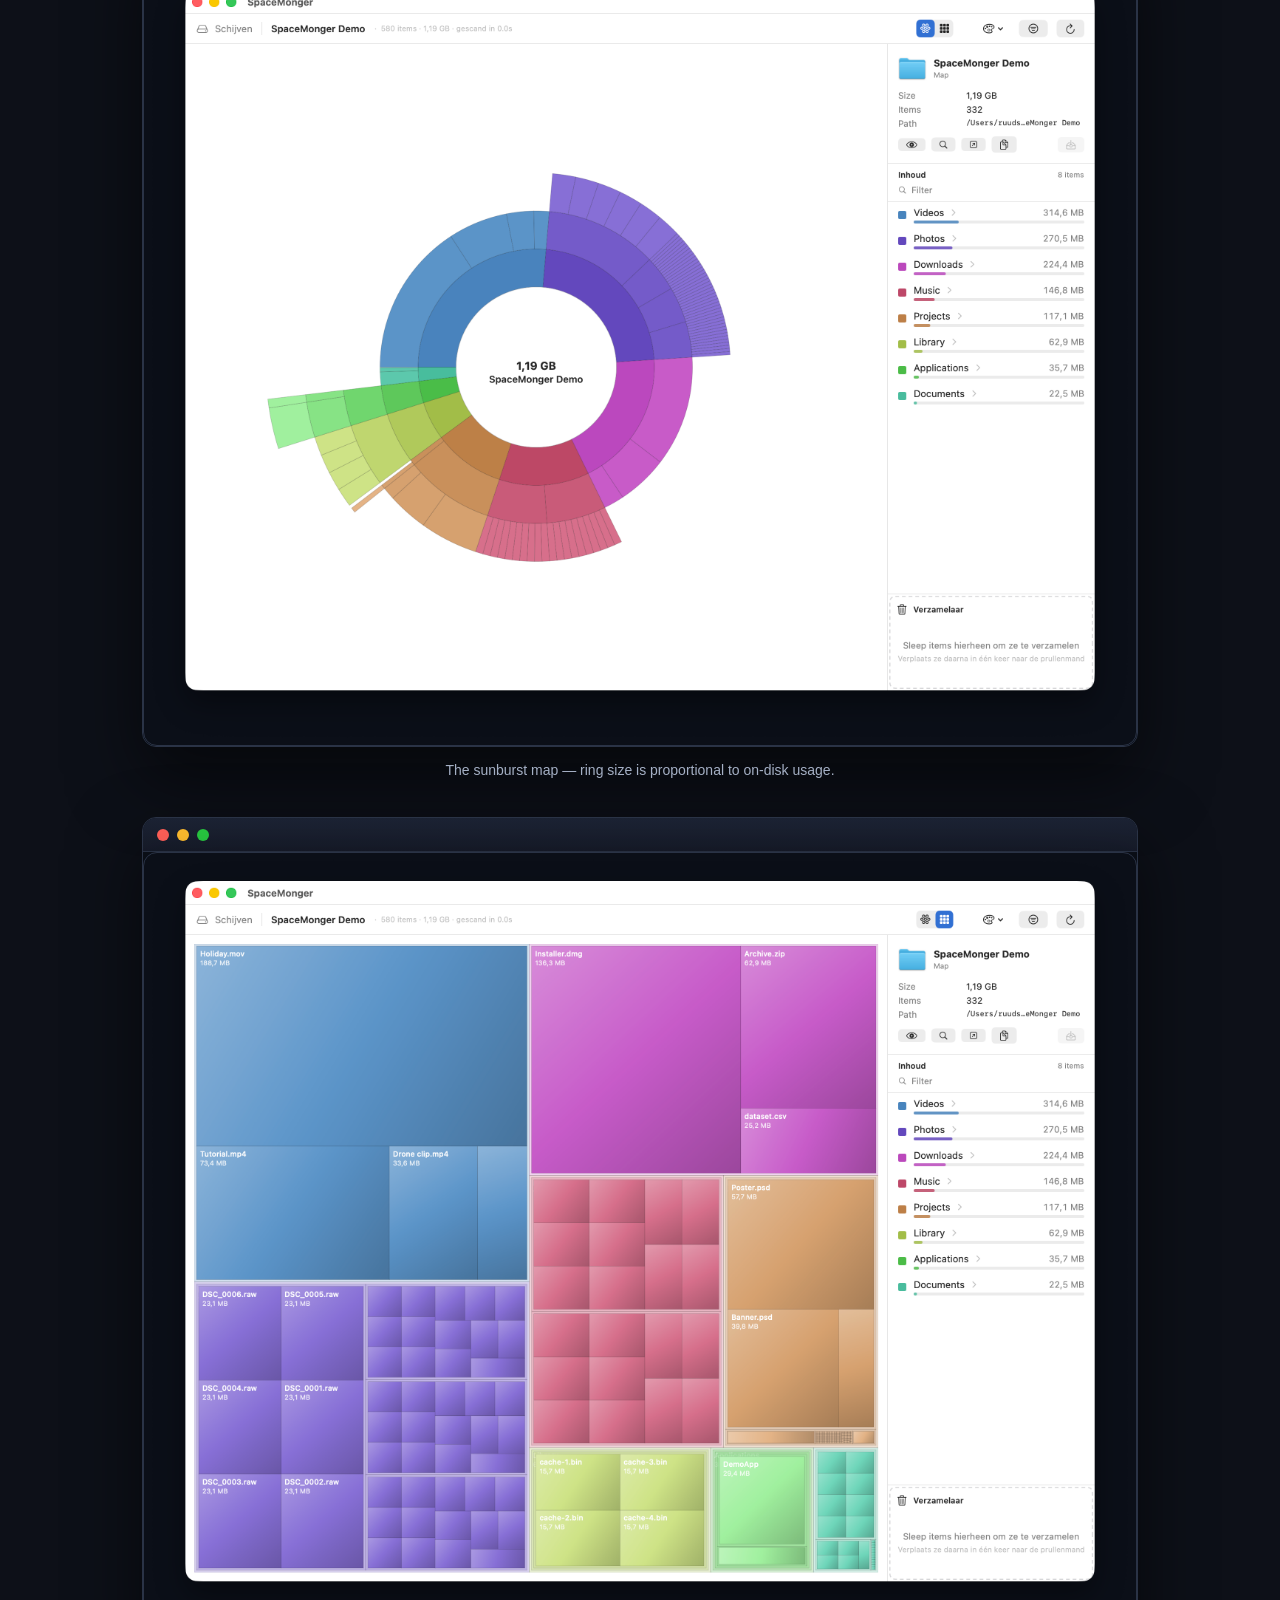
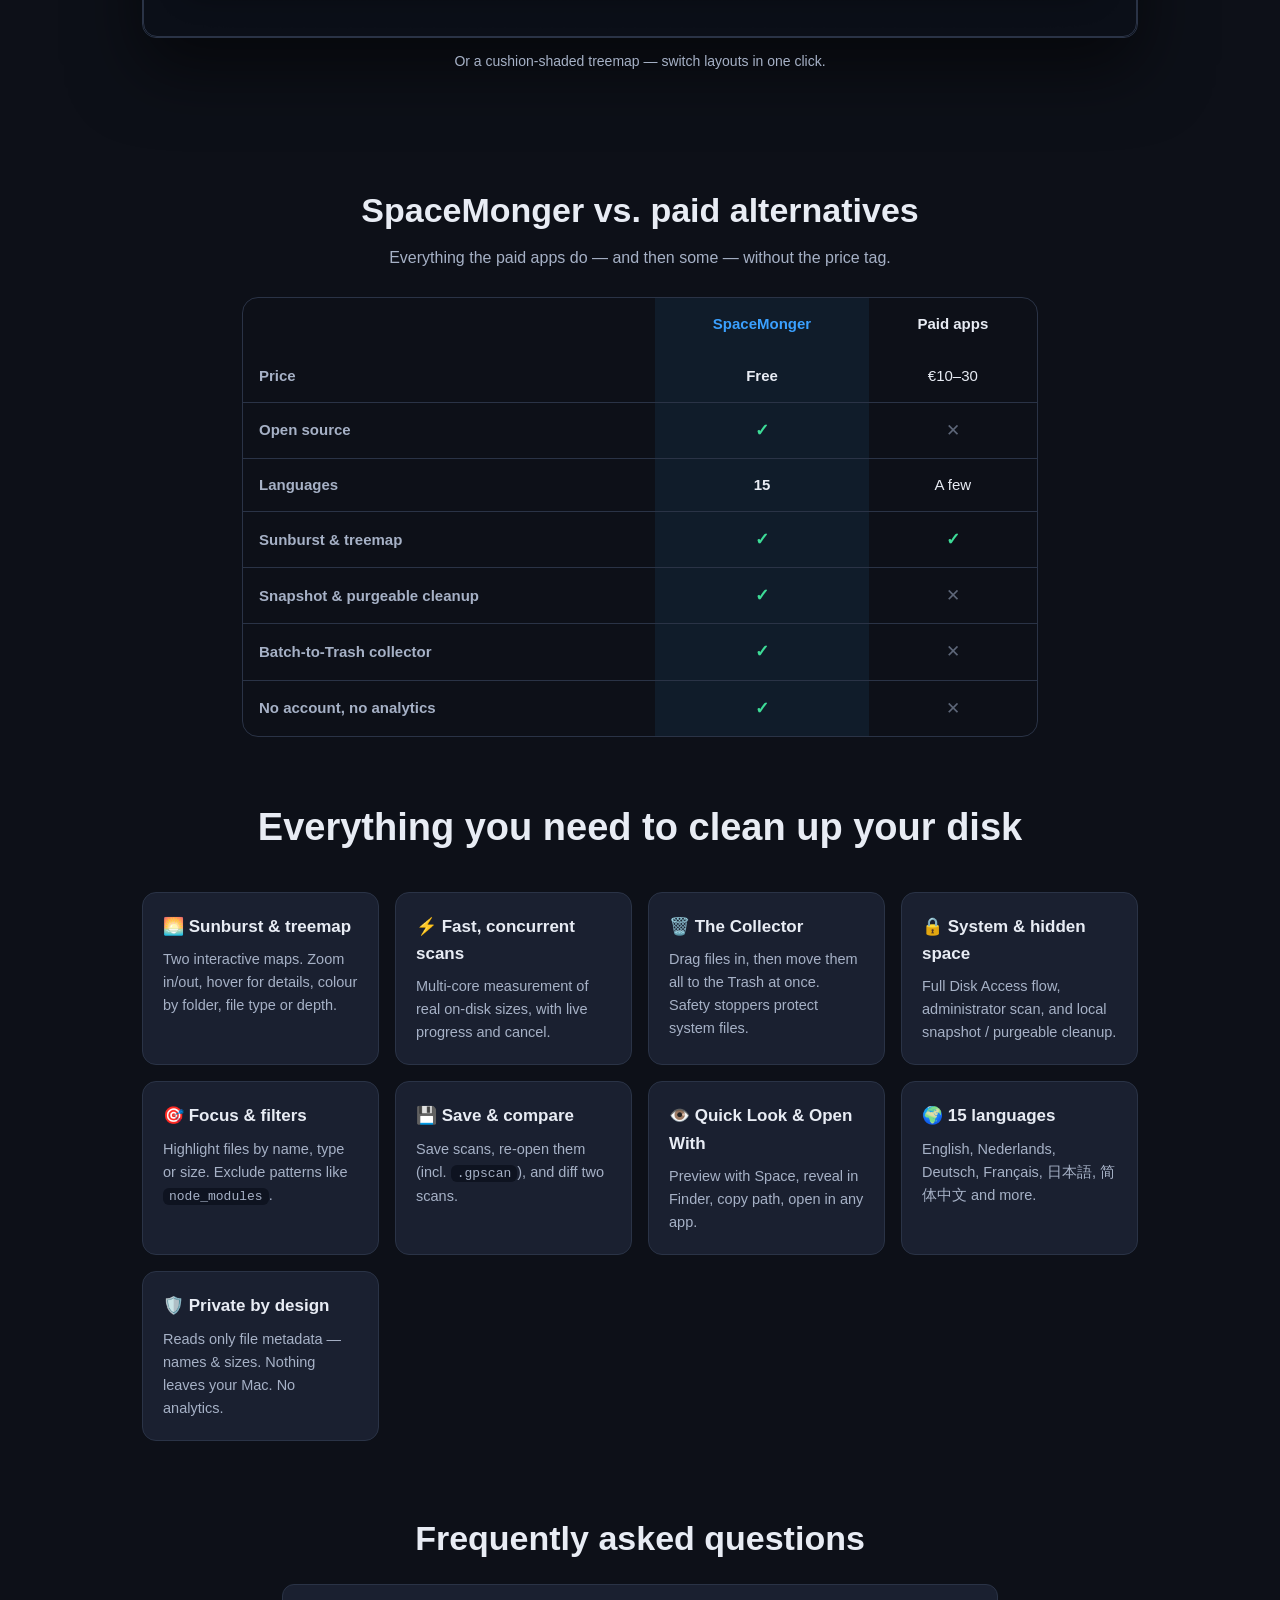
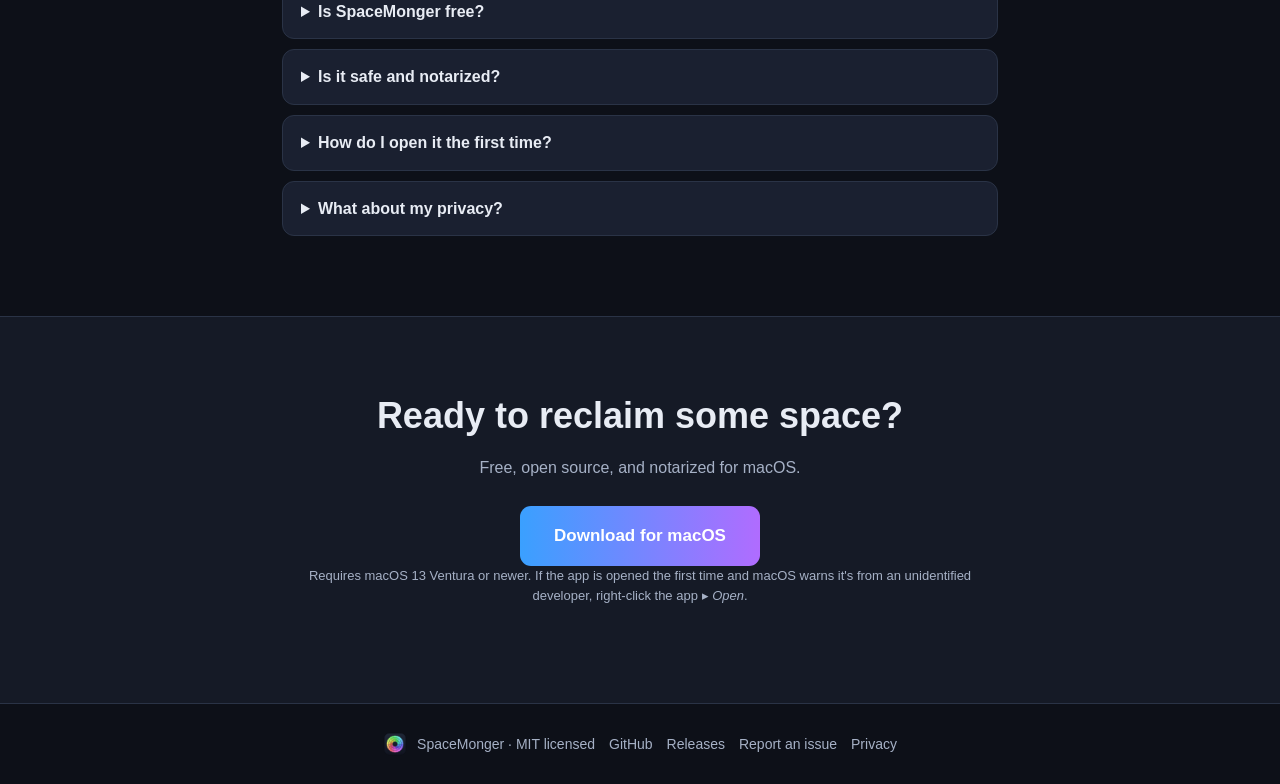
==== commit 3e648eb4: "web: stronger hero, free badge, star CTA, window frames & comparison table - Hero now leads with a b" ====
--- a/web/index.html
+++ b/web/index.html
@@ -10,7 +10,7 @@
   <link rel="icon" href="icon.png" />
   <link rel="apple-touch-icon" href="icon.png" />
   <link rel="preload" as="image" href="icon-512.png" />
-  <link rel="stylesheet" href="styles.css?v=3" />
+  <link rel="stylesheet" href="styles.css?v=4" />
 
   <!-- hreflang alternates -->
   <link rel="alternate" hreflang="x-default" href="./" />
@@ -65,6 +65,7 @@
     <nav>
       <a href="#features" data-i18n="nav_features">Features</a>
       <a href="#screenshots" data-i18n="nav_screenshots">Screenshots</a>
+      <a href="#compare" data-i18n="nav_compare">Compare</a>
       <a href="#faq" data-i18n="nav_faq">FAQ</a>
       <a href="https://github.com/ruudsl/spacemonger-for-mac" target="_blank" rel="noopener">GitHub</a>
       <span class="lang-wrap">🌐
@@ -77,8 +78,11 @@
   <main id="top">
     <section class="hero">
       <div class="hero-glow" aria-hidden="true"></div>
-      <img class="hero-icon" src="icon-512.png" width="128" height="128" alt="SpaceMonger app icon" fetchpriority="high" />
-      <h1><span data-i18n="hero_find">Find it. </span><span class="grad" data-i18n="hero_free">Free it.</span></h1>
+      <p class="hero-kicker">
+        <img class="kicker-icon" src="icon.png" width="22" height="22" alt="" />
+        <span data-i18n="hero_kicker">Free disk-usage analyzer for macOS</span>
+      </p>
+      <h1><span data-i18n="hero_find">Reclaim gigabytes. </span><span class="grad" data-i18n="hero_free">Free.</span></h1>
       <p class="tagline" data-i18n-html="tagline">
         See exactly what's filling your Mac's disk as an interactive
         <strong>sunburst</strong> or <strong>treemap</strong>, and reclaim the
@@ -88,29 +92,102 @@
         <a class="btn btn-primary" id="heroDownload" data-i18n="cta_download" href="https://github.com/ruudsl/spacemonger-for-mac/releases/latest">
           Download for macOS
         </a>
-        <a class="btn btn-ghost" data-i18n="cta_source" href="https://github.com/ruudsl/spacemonger-for-mac" target="_blank" rel="noopener">
-          View source
+        <a class="btn btn-ghost btn-star" id="starBadge" href="https://github.com/ruudsl/spacemonger-for-mac" target="_blank" rel="noopener">
+          <span class="star-glyph" aria-hidden="true">★</span>
+          <span data-i18n="star_cta">Star on GitHub</span>
+          <span class="star-count" id="starCount"></span>
         </a>
       </div>
+      <p class="hero-free-line"><span class="free-badge" data-i18n="hero_free_badge">100% free · Open source</span></p>
       <p class="meta" id="heroMeta" data-i18n="meta_default">Free &amp; open source · macOS 13+ · Apple Silicon &amp; Intel</p>
       <p class="dl-info" id="dlInfo" hidden></p>
       <p class="meta-os" id="osHint" data-i18n="os_hint" hidden>Looks like you're not on a Mac — SpaceMonger is a macOS app.</p>
-      <div class="badges">
-        <a class="badge" id="starBadge" href="https://github.com/ruudsl/spacemonger-for-mac" target="_blank" rel="noopener" hidden>★ <span id="starCount">—</span></a>
-        <span class="badge" data-i18n="badge_oss">Open source</span>
-        <span class="badge">MIT</span>
+
+      <div class="showcase">
+        <div class="window-frame">
+          <div class="window-bar" aria-hidden="true">
+            <span class="dot dot-r"></span><span class="dot dot-y"></span><span class="dot dot-g"></span>
+          </div>
+          <div class="window-body">
+            <img class="showcase-img showcase-a" width="2686" height="2120" src="shots/sunburst.png" alt="SpaceMonger showing a disk scan as an interactive sunburst" fetchpriority="high" />
+            <img class="showcase-img showcase-b" width="2686" height="2120" src="shots/treemap.png" alt="The same scan shown as a cushion-shaded treemap" aria-hidden="true" />
+          </div>
+        </div>
       </div>
     </section>
 
     <section id="screenshots" class="shots">
       <figure>
-        <img loading="lazy" width="2686" height="2120" src="shots/sunburst.png" alt="Sunburst map of a disk scan" />
+        <div class="window-frame">
+          <div class="window-bar" aria-hidden="true"><span class="dot dot-r"></span><span class="dot dot-y"></span><span class="dot dot-g"></span></div>
+          <div class="window-body">
+            <img loading="lazy" width="2686" height="2120" src="shots/sunburst.png" alt="Sunburst map of a disk scan" />
+          </div>
+        </div>
         <figcaption data-i18n="shot_sunburst">The sunburst map — ring size is proportional to on-disk usage.</figcaption>
       </figure>
       <figure>
-        <img loading="lazy" width="2686" height="2120" src="shots/treemap.png" alt="Treemap layout of a disk scan" />
+        <div class="window-frame">
+          <div class="window-bar" aria-hidden="true"><span class="dot dot-r"></span><span class="dot dot-y"></span><span class="dot dot-g"></span></div>
+          <div class="window-body">
+            <img loading="lazy" width="2686" height="2120" src="shots/treemap.png" alt="Treemap layout of a disk scan" />
+          </div>
+        </div>
         <figcaption data-i18n="shot_treemap">Or a cushion-shaded treemap — switch layouts in one click.</figcaption>
       </figure>
+    </section>
+
+    <section id="compare" class="compare">
+      <h2 data-i18n="compare_title">SpaceMonger vs. paid alternatives</h2>
+      <p class="compare-sub" data-i18n="compare_sub">Everything the paid apps do — and then some — without the price tag.</p>
+      <div class="compare-wrap">
+        <table class="compare-table">
+          <thead>
+            <tr>
+              <th scope="col"></th>
+              <th scope="col" class="col-us">SpaceMonger</th>
+              <th scope="col" data-i18n="compare_col_them">Paid apps</th>
+            </tr>
+          </thead>
+          <tbody>
+            <tr>
+              <th scope="row" data-i18n="compare_price">Price</th>
+              <td class="col-us"><strong data-i18n="compare_free">Free</strong></td>
+              <td>€10–30</td>
+            </tr>
+            <tr>
+              <th scope="row" data-i18n="compare_oss">Open source</th>
+              <td class="col-us yes">✓</td>
+              <td class="no">✕</td>
+            </tr>
+            <tr>
+              <th scope="row" data-i18n="compare_langs">Languages</th>
+              <td class="col-us"><strong>15</strong></td>
+              <td data-i18n="compare_few">A few</td>
+            </tr>
+            <tr>
+              <th scope="row" data-i18n="compare_maps">Sunburst &amp; treemap</th>
+              <td class="col-us yes">✓</td>
+              <td class="yes">✓</td>
+            </tr>
+            <tr>
+              <th scope="row" data-i18n="compare_cleanup">Snapshot &amp; purgeable cleanup</th>
+              <td class="col-us yes">✓</td>
+              <td class="no">✕</td>
+            </tr>
+            <tr>
+              <th scope="row" data-i18n="compare_collector">Batch-to-Trash collector</th>
+              <td class="col-us yes">✓</td>
+              <td class="no">✕</td>
+            </tr>
+            <tr>
+              <th scope="row" data-i18n="compare_privacy">No account, no analytics</th>
+              <td class="col-us yes">✓</td>
+              <td class="no">✕</td>
+            </tr>
+          </tbody>
+        </table>
+      </div>
     </section>
 
     <section id="demo" class="demo" hidden>
@@ -176,7 +253,7 @@
     </div>
   </footer>
 
-  <script src="i18n.js?v=3"></script>
-  <script src="script.js?v=3"></script>
+  <script src="i18n.js?v=4"></script>
+  <script src="script.js?v=4"></script>
 </body>
 </html>
--- a/web/styles.css
+++ b/web/styles.css
@@ -252,8 +252,91 @@
 .notfound h1 { font-size: 64px; margin: 16px 0 6px; }
 .notfound p { color: var(--muted); margin: 0 0 24px; }
 
+/* ---- Conversion pass 2: hero showcase, free badge, comparison ---- */
+
+/* Kicker above the headline */
+.hero-kicker {
+  position: relative;
+  display: inline-flex; align-items: center; gap: 8px;
+  margin: 0 auto 18px;
+  padding: 6px 14px;
+  border: 1px solid var(--line); border-radius: 999px;
+  background: var(--bg-soft);
+  color: var(--muted); font-size: 13px; font-weight: 600;
+}
+.kicker-icon { border-radius: 6px; }
+
+/* Big "free & open source" statement under the CTA */
+.hero-free-line { position: relative; margin: 18px 0 0; }
+.free-badge {
+  display: inline-block;
+  padding: 8px 18px;
+  border-radius: 999px;
+  font-weight: 700; font-size: 15px;
+  color: #061018;
+  background: linear-gradient(90deg, #4fd1a5, #3aa0ff);
+  box-shadow: 0 8px 26px rgba(58, 160, 255, 0.28);
+}
+
+/* Star-on-GitHub CTA */
+.btn-star { display: inline-flex; align-items: center; gap: 8px; }
+.star-glyph { color: #ffcf6b; }
+.star-count { color: var(--muted); font-weight: 600; }
+
+/* macOS-style window frame */
+.window-frame {
+  border: 1px solid var(--line);
+  border-radius: 14px;
+  overflow: hidden;
+  background: #0b0f18;
+  box-shadow: 0 30px 70px rgba(0,0,0,0.55);
+}
+.window-bar {
+  display: flex; align-items: center; gap: 8px;
+  height: 34px; padding: 0 14px;
+  background: linear-gradient(180deg, #1c2334, #161b29);
+  border-bottom: 1px solid var(--line);
+}
+.dot { width: 12px; height: 12px; border-radius: 50%; display: inline-block; }
+.dot-r { background: #ff5f57; }
+.dot-y { background: #febc2e; }
+.dot-g { background: #28c840; }
+.window-body { position: relative; line-height: 0; }
+.window-body > img { width: 100%; height: auto; display: block; }
+
+/* Hero product showcase with a live crossfade (sunburst ⇄ treemap) */
+.showcase { position: relative; max-width: 1000px; margin: 44px auto 0; padding: 0 22px; }
+.showcase-img { width: 100%; height: auto; display: block; }
+.showcase-b { position: absolute; inset: 0; opacity: 0; animation: smCross 9s ease-in-out infinite; }
+@keyframes smCross {
+  0%, 40% { opacity: 0; }
+  50%, 90% { opacity: 1; }
+  100% { opacity: 0; }
+}
+
+/* Comparison table */
+.compare { max-width: 840px; margin: 80px auto 0; padding: 0 22px; }
+.compare h2 { text-align: center; font-size: clamp(24px, 4vw, 34px); margin: 0 0 8px; }
+.compare-sub { text-align: center; color: var(--muted); margin: 0 0 26px; }
+.compare-wrap { overflow-x: auto; border: 1px solid var(--line); border-radius: 16px; }
+.compare-table { width: 100%; border-collapse: collapse; font-size: 15px; min-width: 460px; }
+.compare-table th, .compare-table td { padding: 14px 16px; text-align: center; border-bottom: 1px solid var(--line); }
+.compare-table tr:last-child th, .compare-table tr:last-child td { border-bottom: 0; }
+.compare-table thead th { font-size: 15px; color: var(--text); }
+.compare-table tbody th[scope="row"] { text-align: left; font-weight: 600; color: var(--muted); }
+.compare-table .col-us { background: rgba(58, 160, 255, 0.08); }
+.compare-table thead .col-us {
+  color: var(--accent);
+  border-top-left-radius: 0;
+  font-weight: 800;
+}
+.compare-table .yes { color: #3ddc97; font-size: 17px; font-weight: 700; }
+.compare-table .no { color: #5d6678; font-size: 17px; }
+.compare-table td strong { color: var(--text); }
+
 /* Respect reduced-motion */
 @media (prefers-reduced-motion: reduce) {
   * { animation: none !important; transition: none !important; scroll-behavior: auto !important; }
   .hero-glow { display: none; }
-}
+  .showcase-b { display: none; }
+}
